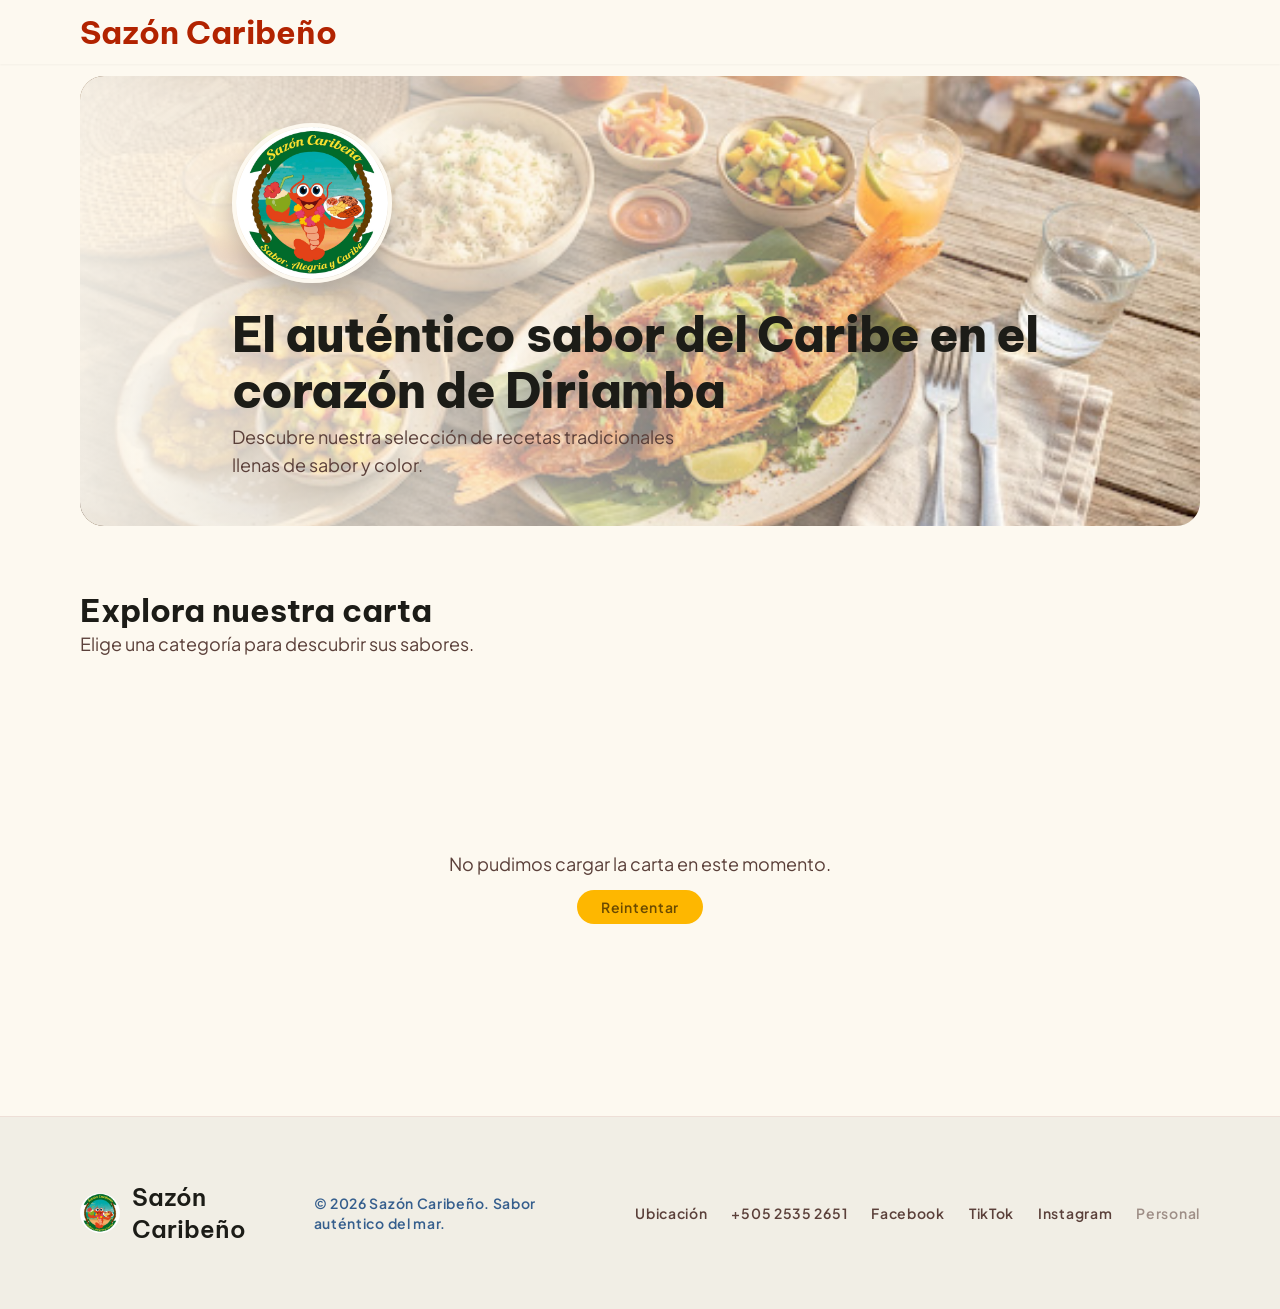
==== app/Templates/carta/index.html @ ea8615a8 "Unifica en un solo enlace el acceso al sistema y a la carta digital" ====
<!DOCTYPE html>
<html lang="es">
<head>
<meta charset="utf-8">
<meta name="viewport" content="width=device-width, initial-scale=1.0">
<script>
/* Punto de entrada único: este mismo enlace (y el mismo QR) sirve para
   clientes y personal. Si el dispositivo ya tiene sesión del sistema interno,
   se entra directo al ERP; si no, se queda en la carta digital.
   Para ver la carta desde un equipo del personal: agregar ?menu=1 */
(function () {
  try {
    var tieneSesion = !!localStorage.getItem('pos_token');
    var pideMenu = /[?&]menu=1(?:&|$)/.test(location.search);
    if (tieneSesion && !pideMenu) {
      location.replace('/Templates/index.html');
    }
  } catch (e) { /* almacenamiento bloqueado: se muestra la carta */ }
})();
</script>
<title>Sazón Caribeño - Carta Digital</title>
<meta name="description" content="Carta digital de Sazón Caribeño: mariscos frescos y recetas tradicionales en el corazón de Diriamba.">
<link rel="preconnect" href="https://fonts.googleapis.com">
<link rel="preconnect" href="https://fonts.gstatic.com" crossorigin>
<link href="https://fonts.googleapis.com/css2?family=Be+Vietnam+Pro:wght@600;700;800&amp;family=Plus+Jakarta+Sans:wght@400;600&amp;display=swap" rel="stylesheet">
<link href="https://fonts.googleapis.com/css2?family=Material+Symbols+Outlined:wght,FILL@100..700,0..1&amp;display=swap" rel="stylesheet">
<link rel="stylesheet" href="css/style.css">
</head>
<body>

<!-- ================================================================
     TOP APP BAR (fija, backdrop blur)
================================================================= -->
<header class="topbar">
  <div class="topbar-inner">
    <button class="icon-btn mobile-only" id="btn-menu" aria-label="Abrir menú">
      <span class="material-symbols-outlined">menu</span>
    </button>

    <a href="#" class="brand" id="brand-top">Sazón Caribeño</a>

    <ul class="nav-links" id="nav-links"><!-- generado por JS --></ul>

    <div class="topbar-actions">
      <button class="icon-btn mobile-only" id="btn-search" aria-label="Buscar">
        <span class="material-symbols-outlined">search</span>
      </button>
    </div>
  </div>
</header>

<main id="main">

  <!-- ============================================================
       HERO DESKTOP (>= 768px)
  ============================================================= -->
  <section class="hero hero-desktop" id="hero-desktop">
    <div class="hero-bg" id="hero-desktop-bg"></div>
    <div class="hero-shade"></div>
    <div class="hero-content">
      <img class="hero-logo" id="hero-logo" alt="Sazón Caribeño Logo">
      <h1 class="t-display-lg hero-title">El auténtico sabor del Caribe en el corazón de Diriamba</h1>
      <p class="t-body-lg hero-subtitle">Descubre nuestra selección de recetas tradicionales llenas de sabor y color.</p>
    </div>
  </section>

  <!-- ============================================================
       BIENVENIDA MÓVIL (< 768px): hero + CTA
  ============================================================= -->
  <section class="welcome mobile-only" id="welcome">
    <div class="welcome-hero">
      <div class="welcome-hero-bg" id="welcome-hero-bg"></div>
      <div class="welcome-hero-shade"></div>
      <div class="welcome-hero-content">
        <h1 class="t-display-lg welcome-title">Sazón Caribeño</h1>
        <p class="t-body-lg welcome-tagline">El auténtico sabor del Caribe en el corazón de Diriamba.</p>
      </div>
    </div>

    <a class="btn-primary btn-ver-menu" href="#cat-cards-section">
      Ver Menú
      <span class="material-symbols-outlined">arrow_downward</span>
    </a>
  </section>

  <!-- ============================================================
       TARJETAS DE CATEGORÍAS (vista principal)
  ============================================================= -->
  <section class="cat-cards-section" id="cat-cards-section">
    <div class="section-head">
      <h2 class="t-headline-lg">Explora nuestra carta</h2>
      <p class="t-body-lg section-subtitle">Elige una categoría para descubrir sus sabores.</p>
    </div>
    <div class="cat-cards-grid" id="cat-cards"><!-- generado por JS --></div>
  </section>

  <!-- ============================================================
       CHIPS DE CATEGORÍAS (sticky en móvil)
  ============================================================= -->
  <div class="chips-wrap" id="chips-wrap">
    <div class="chips hide-scrollbar" id="chips"><!-- generado por JS --></div>
  </div>

  <!-- ============================================================
       SECCIONES DEL MENÚ
  ============================================================= -->
  <section class="menu-sections" id="menu-sections">
    <div class="state-msg t-body-lg">Cargando carta…</div>
  </section>

</main>

<!-- ================================================================
     FOOTER
================================================================= -->
<footer class="footer">
  <div class="footer-inner">
    <div class="footer-brand">
      <img class="footer-logo" id="footer-logo" alt="Sazón Caribeño">
      <span class="t-headline-md">Sazón Caribeño</span>
    </div>
    <div class="footer-copy t-label">© 2026 Sazón Caribeño. Sabor auténtico del mar.</div>
    <ul class="footer-links t-label">
      <li><a href="https://maps.app.goo.gl/mZA1T29Quz9pYzXaA" id="link-ubicacion">Ubicación</a></li>
      <li><a href="tel:+50525352651" style="white-space: nowrap;">+505 2535 2651</a></li>
      <li><a href="https://www.facebook.com/profile.php?id=61585062974161" target="_blank" rel="noopener noreferrer" id="link-facebook">Facebook</a></li>
      <li><a href="https://www.tiktok.com/@sazon_caribe_diriamba" target="_blank" rel="noopener noreferrer" id="link-tiktok">TikTok</a></li>
      <li><a href="https://www.instagram.com/sazoncaribeno__?igsi=dHZiMm9ianM1ZDZz" id="link-instagram">Instagram</a></li>
      <li><a href="/Templates/index.html" id="link-personal" class="footer-staff">Personal</a></li>
    </ul>
  </div>
</footer>

<!-- ================================================================
     BOTTOM NAV (solo móvil)
================================================================= -->
<nav class="bottomnav mobile-only" aria-label="Navegación inferior">
  <button class="bn-btn active" data-nav="menu" aria-label="Menú">
    <span class="material-symbols-outlined fill">restaurant_menu</span>
  </button>
  <button class="bn-btn" data-nav="favoritos" aria-label="Populares">
    <span class="material-symbols-outlined">local_fire_department</span>
  </button>
  <button class="bn-btn" data-nav="postres" aria-label="Postres">
    <span class="material-symbols-outlined">icecream</span>
  </button>
  <button class="bn-btn" data-nav="info" aria-label="Información">
    <span class="material-symbols-outlined">info</span>
  </button>
</nav>

<!-- ================================================================
     MODAL DETALLE DE PLATILLO (bottom sheet móvil / centrado desktop)
================================================================= -->
<div class="modal-overlay" id="modal-overlay" aria-hidden="true">
  <div class="dish-modal" id="dish-modal" role="dialog" aria-modal="true" aria-label="Detalle del platillo">
    <button class="modal-close" id="modal-close" aria-label="Cerrar modal">
      <span class="material-symbols-outlined">close</span>
    </button>
    <div class="modal-media" id="modal-media"><!-- generado por JS --></div>
    <div class="modal-body" id="modal-body"><!-- generado por JS --></div>
    <div class="modal-action mobile-only">
      <button class="btn-close-detail" id="btn-close-detail">Cerrar Detalle</button>
    </div>
  </div>
</div>

<!-- ================================================================
     LIGHTBOX — Visor de imagen a pantalla completa
     (abierto desde la foto del modal de detalle del platillo)
================================================================= -->
<div class="image-lightbox hidden opacity-0 pointer-events-none select-none" id="image-lightbox" aria-hidden="true">
  <button class="lightbox-close" id="close-lightbox" type="button" aria-label="Cerrar visor">
    <span class="material-symbols-outlined">close</span>
  </button>

  <div class="lightbox-stage">
    <img id="lightbox-img" src="" alt="Vista previa del platillo" class="cursor-zoom-in" draggable="false">
  </div>

  <p class="lightbox-caption" id="lightbox-caption"></p>
</div>

<script src="js/app.js"></script>
</body>
</html>
---- app/Templates/carta/css/style.css ----
/* =========================================================================
   Sazón Caribeño — Carta Digital (Caribbean Zest)
   Fuentes de verdad: screens de Stitch (menú desktop/móvil, detalle, bienvenida)
   ========================================================================= */

:root {
  /* Superficies */
  --surface: #fdf9f0;
  --surface-bright: #fdf9f0;
  --surface-dim: #dddad1;
  --surface-container: #f1eee5;
  --surface-container-low: #f7f3ea;
  --surface-container-high: #ece8df;
  --surface-container-highest: #e6e2d9;
  --surface-variant: #e6e2d9;
  --surface-container-lowest: #ffffff;
  --inverse-surface: #31312b;
  --inverse-on-surface: #f4f0e7;
  --background: #fdf9f0;

  /* Texto */
  --on-background: #1c1c17;
  --on-surface: #1c1c17;
  --on-surface-variant: #5b403a;
  --on-primary: #ffffff;
  --on-primary-container: #fffbff;
  --on-secondary: #ffffff;
  --on-secondary-container: #6b4b00;
  --on-tertiary: #ffffff;
  --on-tertiary-container: #fdfcff;
  --on-error: #ffffff;
  --on-error-container: #93000a;

  /* Color roles */
  --primary: #b22300;
  --primary-container: #d93814;
  --secondary: #7c5800;
  --secondary-container: #feb700;
  --tertiary: #355e8d;
  --tertiary-container: #4f77a7;
  --error: #ba1a1a;
  --error-container: #ffdad6;
  --outline: #907068;
  --outline-variant: #e4beb5;
  --inverse-primary: #ffb4a3;
  --primary-fixed: #ffdad2;
  --secondary-fixed: #ffdea8;
  --secondary-fixed-dim: #ffba20;
  --tertiary-fixed: #d2e4ff;

  /* Tipografía */
  --font-display: "Be Vietnam Pro", sans-serif;
  --font-body: "Plus Jakarta Sans", sans-serif;

  /* Espaciado */
  --sp-xs: 4px;
  --sp-base: 8px;
  --sp-sm: 12px;
  --sp-gutter: 16px;
  --sp-md: 24px;
  --sp-lg: 40px;
  --sp-xl: 64px;
  --sp-mobile: 20px;
  --sp-desktop: 80px;

  --radius-lg: 0.5rem;
  --radius-xl: 0.75rem;

  --topbar-h: 64px;
}

/* =========================================================================
   Reset / base
   ========================================================================= */
* { box-sizing: border-box; margin: 0; padding: 0; }

html { scroll-behavior: smooth; }

body {
  background: var(--background);
  color: var(--on-background);
  font-family: var(--font-body);
  font-size: 16px;
  line-height: 24px;
  font-weight: 400;
  min-height: 100vh;
  display: flex;
  flex-direction: column;
  overflow-x: hidden;
}

img { display: block; max-width: 100%; }
a { color: inherit; text-decoration: none; }
ul { list-style: none; }
button { font-family: inherit; cursor: pointer; border: none; background: none; }

.mobile-only { display: none; }
.hide-scrollbar { scrollbar-width: none; -ms-overflow-style: none; }
.hide-scrollbar::-webkit-scrollbar { display: none; }

main { flex: 1 0 auto; width: 100%; max-width: 1280px; margin: 0 auto; padding: var(--topbar-h) var(--sp-desktop) 0; }

/* =========================================================================
   Tipografía
   ========================================================================= */
.t-display-lg {
  font-family: var(--font-display);
  font-size: 48px;
  line-height: 56px;
  font-weight: 800;
  letter-spacing: -0.02em;
}
.t-headline-lg { font-family: var(--font-display); font-size: 32px; line-height: 40px; font-weight: 700; }
.t-headline-lg-mobile { font-family: var(--font-display); font-size: 28px; line-height: 34px; font-weight: 700; }
.t-headline-md { font-family: var(--font-display); font-size: 24px; line-height: 32px; font-weight: 600; }
.t-body-lg { font-family: var(--font-body); font-size: 18px; line-height: 28px; font-weight: 400; }
.t-body-md { font-family: var(--font-body); font-size: 16px; line-height: 24px; font-weight: 400; }
.t-label {
  font-family: var(--font-body);
  font-size: 14px;
  line-height: 20px;
  font-weight: 600;
  letter-spacing: 0.05em;
}
.t-price { font-family: var(--font-display); font-size: 20px; line-height: 24px; font-weight: 700; }

/* =========================================================================
   Material Symbols
   ========================================================================= */
.material-symbols-outlined {
  font-family: "Material Symbols Outlined";
  font-weight: normal;
  font-style: normal;
  font-size: 24px;
  line-height: 1;
  letter-spacing: normal;
  text-transform: none;
  display: inline-block;
  white-space: nowrap;
  word-wrap: normal;
  direction: ltr;
  font-feature-settings: "liga";
  -webkit-font-smoothing: antialiased;
  font-variation-settings: "FILL" 0, "wght" 400, "GRAD" 0, "opsz" 24;
}
.material-symbols-outlined.fill { font-variation-settings: "FILL" 1, "wght" 400, "GRAD" 0, "opsz" 24; }
.ms-16 { font-size: 16px; }
.ms-18 { font-size: 18px; }
.ms-40 { font-size: 40px; }
.ms-48 { font-size: 48px; }
.icon-primary { color: var(--primary); }
.icon-tertiary { color: var(--tertiary); }

/* =========================================================================
   Top bar
   ========================================================================= */
.topbar {
  position: fixed;
  top: 0; left: 0; right: 0;
  z-index: 50;
  background: rgba(253, 249, 240, 0.8);
  -webkit-backdrop-filter: blur(20px);
  backdrop-filter: blur(20px);
  box-shadow: 0 1px 2px rgba(0, 0, 0, 0.04);
}
.topbar-inner {
  display: flex;
  align-items: center;
  justify-content: space-between;
  gap: var(--sp-md);
  width: 100%;
  max-width: 1280px;
  margin: 0 auto;
  padding: 0 var(--sp-desktop);
  height: var(--topbar-h);
}
.brand {
  font-family: var(--font-display);
  font-size: 32px;
  line-height: 40px;
  font-weight: 700;
  color: var(--primary);
  white-space: nowrap;
}
.nav-links { display: flex; align-items: center; gap: var(--sp-md); }
.nav-link {
  font-family: var(--font-body);
  font-size: 16px;
  line-height: 24px;
  color: var(--on-surface-variant);
  transition: color 0.2s ease;
  padding-bottom: 4px;
  border-bottom: 2px solid transparent;
}
.nav-link:hover { color: var(--primary); opacity: 0.85; }
.nav-link.active { color: var(--primary); font-weight: 700; border-bottom-color: var(--primary); }
.icon-btn {
  color: var(--on-surface-variant);
  padding: var(--sp-base);
  border-radius: 50%;
  transition: opacity 0.2s ease;
}
.icon-btn:hover { opacity: 0.8; }

/* =========================================================================
   Hero desktop
   ========================================================================= */
.hero { display: none; }

.hero-desktop {
  position: relative;
  width: 100%;
  height: 50vh;
  min-height: 400px;
  display: flex;
  align-items: center;
  justify-content: flex-start;
  overflow: hidden;
  border-radius: 24px;
  background: var(--surface-container);
  margin: var(--sp-sm) 0 var(--sp-xl);
}
.hero-bg {
  position: absolute;
  inset: 0;
  background-size: cover;
  background-position: center;
}
.hero-shade {
  position: absolute;
  inset: 0;
  background: linear-gradient(90deg, rgba(253, 249, 240, 0.92) 0%, rgba(253, 249, 240, 0.55) 50%, rgba(253, 249, 240, 0) 100%);
}
.hero-content {
  position: relative;
  z-index: 2;
  display: flex;
  flex-direction: column;
  align-items: flex-start;
  text-align: left;
  width: 100%;
  max-width: 896px;
  padding: 0 var(--sp-lg);
  margin: 0 auto;
}
.hero-logo {
  width: 160px;
  height: 160px;
  border-radius: 50%;
  object-fit: cover;
  border: 4px solid var(--surface);
  box-shadow: 0 12px 24px rgba(0, 0, 0, 0.2);
  margin-bottom: var(--sp-md);
}
.hero-title { color: var(--on-surface); max-width: 40ch; margin-bottom: var(--sp-xs); }
.hero-subtitle { color: var(--on-surface-variant); max-width: 36ch; }

/* =========================================================================
   Bienvenida móvil
   ========================================================================= */
.welcome { display: none; }

.welcome-hero {
  position: relative;
  height: 353px;
  min-height: 300px;
  width: 100%;
  display: flex;
  flex-direction: column;
  align-items: center;
  justify-content: center;
  padding-top: var(--topbar-h);
  clip-path: polygon(0 0, 100% 0, 100% 90%, 0 100%);
}
.welcome-hero-bg {
  position: absolute;
  inset: 0;
  background-size: cover;
  background-position: center;
}
.welcome-hero-shade {
  position: absolute;
  inset: 0;
  background: rgba(253, 249, 240, 0.3);
  -webkit-backdrop-filter: blur(2px);
  backdrop-filter: blur(2px);
}
.welcome-hero-content {
  position: relative;
  z-index: 2;
  display: flex;
  flex-direction: column;
  align-items: center;
  text-align: center;
  padding: 0 var(--sp-mobile);
}
.welcome-title {
  color: var(--surface-container-lowest);
  text-shadow: 0 2px 8px rgba(0, 0, 0, 0.3);
  margin-bottom: var(--sp-xs);
}
.welcome-tagline { color: var(--surface-container-lowest); text-shadow: 0 1px 6px rgba(0, 0, 0, 0.35); max-width: 24rem; }

.btn-primary {
  display: inline-flex;
  align-items: center;
  justify-content: center;
  gap: var(--sp-base);
  background: var(--primary);
  color: var(--on-primary);
  font-family: var(--font-body);
  font-size: 14px;
  line-height: 20px;
  font-weight: 600;
  letter-spacing: 0.05em;
  padding: var(--sp-md) var(--sp-xl);
  border-radius: 9999px;
  box-shadow: 0 8px 16px rgba(217, 56, 20, 0.2);
  transition: background 0.3s ease, transform 0.3s ease, box-shadow 0.3s ease;
}
.btn-primary:hover { background: var(--primary-container); color: var(--on-primary-container); transform: scale(1.05); }
.btn-primary:active { transform: scale(0.95); }

.btn-ver-menu {
  margin-top: -32px;
  margin-bottom: var(--sp-lg);
  position: relative;
  z-index: 20;
}

/* =========================================================================
   Tarjetas de categorías (vista principal)
   ========================================================================= */
.cat-cards-section { margin-bottom: var(--sp-xl); }
.cat-cards-grid {
  display: grid;
  grid-template-columns: repeat(auto-fill, minmax(280px, 1fr));
  gap: var(--sp-md);
}
.cat-card {
  position: relative;
  height: 220px;
  border-radius: var(--radius-xl);
  overflow: hidden;
  cursor: pointer;
  box-shadow: 0 6px 20px rgba(53, 94, 141, 0.12);
  outline: none;
  transition: transform 0.3s ease, box-shadow 0.3s ease;
}
.cat-card:hover { transform: translateY(-4px); box-shadow: 0 12px 28px rgba(53, 94, 141, 0.18); }
.cat-card:focus-visible { box-shadow: 0 0 0 3px var(--tertiary); }
.cat-card > img {
  position: absolute;
  inset: 0;
  width: 100%;
  height: 100%;
  object-fit: cover;
  transition: transform 0.5s ease;
}
.cat-card:hover > img { transform: scale(1.06); }
.cat-card-shade {
  position: absolute;
  inset: 0;
  background: linear-gradient(to top, rgba(28, 28, 23, 0.85) 0%, rgba(28, 28, 23, 0.35) 55%, rgba(28, 28, 23, 0.05) 100%);
}
.cat-card-arrow {
  position: absolute;
  top: var(--sp-md);
  right: var(--sp-md);
  z-index: 2;
  color: var(--surface-container-lowest);
  background: rgba(28, 28, 23, 0.35);
  -webkit-backdrop-filter: blur(6px);
  backdrop-filter: blur(6px);
  border-radius: 50%;
  padding: var(--sp-xs);
  transition: transform 0.3s ease, background 0.3s ease;
}
.cat-card:hover .cat-card-arrow { transform: translateX(4px); background: rgba(178, 35, 0, 0.85); }
.cat-card-content {
  position: absolute;
  left: 0;
  right: 0;
  bottom: 0;
  z-index: 2;
  padding: var(--sp-md);
  color: var(--surface-container-lowest);
}
.cat-card-content h3 { color: inherit; margin-bottom: 2px; text-shadow: 0 1px 4px rgba(0, 0, 0, 0.35); }
.cat-card-content p {
  color: rgba(253, 249, 240, 0.85);
  display: -webkit-box;
  -webkit-line-clamp: 1;
  -webkit-box-orient: vertical;
  overflow: hidden;
}
.cat-card-count {
  display: inline-flex;
  align-items: center;
  padding: 2px var(--sp-sm);
  margin-bottom: var(--sp-xs);
  border-radius: 9999px;
  background: rgba(254, 183, 0, 0.92);
  color: var(--on-secondary-container);
  font-size: 12px;
  line-height: 18px;
}

/* =========================================================================
   Chips de categorías
   ========================================================================= */
.chips-wrap {
  width: 100%;
  margin-bottom: var(--sp-lg);
}
.chips {
  display: flex;
  gap: var(--sp-sm);
  align-items: center;
  overflow-x: auto;
}
.chip {
  white-space: nowrap;
  padding: var(--sp-base) var(--sp-md);
  border-radius: 9999px;
  background: var(--surface-container-high);
  color: var(--on-surface);
  border: 1px solid rgba(144, 112, 104, 0.2);
  font-family: var(--font-body);
  font-size: 14px;
  line-height: 20px;
  font-weight: 600;
  letter-spacing: 0.05em;
  transition: background 0.2s ease, color 0.2s ease, opacity 0.2s ease;
}
.chip:hover { background: var(--surface-variant); }
.chip.active { background: var(--secondary); color: var(--on-secondary); }

/* =========================================================================
   Skeleton shimmer (placeholder mientras carga la imagen)
   ========================================================================= */
.card-media,
.cat-card,
.modal-media {
  background-color: var(--surface-container-high);
}
.card-media:not(.img-loaded),
.cat-card:not(.img-loaded),
.modal-media:not(.img-loaded) {
  background-image: linear-gradient(
    100deg,
    var(--surface-container-high) 40%,
    var(--surface-container-lowest) 50%,
    var(--surface-container-high) 60%
  );
  background-size: 200% 100%;
  animation: skeleton-shimmer 1.4s ease-in-out infinite;
}
@keyframes skeleton-shimmer {
  0% { background-position: 120% 0; }
  100% { background-position: -80% 0; }
}
@media (prefers-reduced-motion: reduce) {
  .card-media:not(.img-loaded),
  .cat-card:not(.img-loaded),
  .modal-media:not(.img-loaded) { animation: none; }
}

/* =========================================================================
   Secciones del menú
   ========================================================================= */
.menu-sections { margin-bottom: var(--sp-xl); }
.menu-section { margin-bottom: var(--sp-xl); scroll-margin-top: 140px; }
.section-head { margin-bottom: var(--sp-md); }
.section-subtitle { color: var(--on-surface-variant); }

.cards-grid {
  display: grid;
  grid-template-columns: repeat(auto-fill, minmax(290px, 1fr));
  gap: var(--sp-lg);
}

.card {
  display: flex;
  flex-direction: column;
  background: var(--surface);
  border-radius: var(--radius-xl);
  overflow: hidden;
  border: 1px solid rgba(228, 190, 181, 0.3);
  box-shadow: 0 4px 20px -4px rgba(53, 94, 141, 0.1);
  cursor: pointer;
  transition: transform 0.3s ease, box-shadow 0.3s ease;
  outline: none;
}
.card:hover {
  transform: translateY(-4px);
  box-shadow: 0 8px 30px -4px rgba(53, 94, 141, 0.15);
}
.card:focus-visible { box-shadow: 0 0 0 3px var(--tertiary); }

.card-media { position: relative; height: 224px; width: 100%; overflow: hidden; background: var(--surface-container); }
.card-media img { width: 100%; height: 100%; object-fit: cover; transition: transform 0.5s ease; }
.card:hover .card-media img { transform: scale(1.05); }

.badge {
  position: absolute;
  top: var(--sp-sm);
  right: var(--sp-sm);
  display: inline-flex;
  align-items: center;
  gap: var(--sp-xs);
  padding: 4px var(--sp-sm);
  border-radius: 9999px;
  font-family: var(--font-body);
  font-size: 14px;
  line-height: 20px;
  font-weight: 600;
  letter-spacing: 0.05em;
  background: rgba(253, 249, 240, 0.9);
  -webkit-backdrop-filter: blur(8px);
  backdrop-filter: blur(8px);
  border: 1px solid rgba(144, 112, 104, 0.1);
}
.badge-fresco { color: var(--tertiary); }
.badge-fresco .material-symbols-outlined { color: var(--tertiary); }
.badge-avail { display: none; color: var(--tertiary); }
.badge-avail.off { background: var(--error-container); color: var(--on-error-container); border-color: transparent; }

.agotado-overlay {
  position: absolute;
  inset: 0;
  background: rgba(253, 249, 240, 0.4);
  display: none;
  align-items: center;
  justify-content: center;
}
.agotado-overlay span {
  background: rgba(253, 249, 240, 0.9);
  color: var(--error);
  font-family: var(--font-body);
  font-size: 14px;
  line-height: 20px;
  font-weight: 600;
  letter-spacing: 0.05em;
  text-transform: uppercase;
  padding: var(--sp-base) var(--sp-md);
  border-radius: 9999px;
  border: 1px solid rgba(186, 26, 26, 0.2);
}
.card-off .card-media img { filter: grayscale(30%); }
.card-off { opacity: 0.75; }
.card-off:hover { transform: none; }
.card-off .card-media img { transform: none; }
.card-off .agotado-overlay { display: flex; }

.card-body { padding: var(--sp-md); display: flex; flex-direction: column; flex-grow: 1; }
.card-head { display: flex; justify-content: space-between; align-items: flex-start; gap: var(--sp-sm); margin-bottom: var(--sp-xs); }
.card-title { color: var(--on-surface); transition: color 0.2s ease; }
.card:hover .card-title { color: var(--primary); }
.card-price { color: var(--primary); white-space: nowrap; }
.card-price.muted { color: var(--on-surface-variant); }
.card-desc { color: var(--on-surface-variant); flex-grow: 1; display: -webkit-box; -webkit-line-clamp: 2; -webkit-box-orient: vertical; overflow: hidden; }
.card-avail { margin-top: var(--sp-sm); display: flex; align-items: center; gap: var(--sp-xs); color: var(--secondary); font-family: var(--font-body); font-size: 14px; line-height: 20px; font-weight: 600; letter-spacing: 0.05em; }
.card-avail .dot { width: 8px; height: 8px; border-radius: 50%; background: var(--secondary); }
.card-avail.off { color: var(--error); }
.card-avail.off .dot { background: var(--error); }

/* =========================================================================
   Estados (cargando / error / vacío)
   ========================================================================= */
.state-msg {
  text-align: center;
  color: var(--on-surface-variant);
  padding: var(--sp-xl) var(--sp-md);
}
.state-msg button {
  display: inline-block;
  margin-top: var(--sp-sm);
  background: var(--secondary-container);
  color: var(--on-secondary-container);
  padding: var(--sp-base) var(--sp-md);
  border-radius: 9999px;
  font-family: var(--font-body);
  font-size: 14px;
  font-weight: 600;
  letter-spacing: 0.05em;
}

/* =========================================================================
   Footer
   ========================================================================= */
.footer {
  background: var(--surface-container);
  border-top: 1px solid rgba(228, 190, 181, 0.3);
  margin-top: var(--sp-xl);
}
.footer-inner {
  display: flex;
  flex-direction: row;
  align-items: center;
  justify-content: space-between;
  gap: var(--sp-lg);
  width: 100%;
  max-width: 1280px;
  margin: 0 auto;
  padding: var(--sp-xl) var(--sp-desktop);
}
.footer-brand { display: flex; align-items: center; gap: var(--sp-sm); color: var(--on-surface); }
.footer-logo { width: 40px; height: 40px; border-radius: 50%; object-fit: cover; }
.footer-copy { color: var(--tertiary); }
.footer-links { display: flex; gap: var(--sp-md); color: var(--on-surface-variant); }
.footer-links a { transition: color 0.2s ease; }
.footer-links a:hover { color: var(--primary); opacity: 0.85; }
.footer-staff { opacity: 0.55; }
.footer-staff:hover { opacity: 1; }

/* =========================================================================
   Bottom nav (móvil)
   ========================================================================= */
.bottomnav {
  display: none;
  position: fixed;
  bottom: 0;
  left: 0;
  width: 100%;
  z-index: 50;
  background: var(--surface);
  border-radius: 24px 24px 0 0;
  box-shadow: 0 -4px 12px rgba(53, 94, 141, 0.1);
  justify-content: space-around;
  align-items: center;
  padding: 12px 16px calc(12px + env(safe-area-inset-bottom, 0px));
}
.bn-btn {
  display: flex;
  align-items: center;
  justify-content: center;
  width: 48px;
  height: 48px;
  border-radius: 50%;
  color: var(--on-surface-variant);
  transition: background 0.15s ease, color 0.15s ease, transform 0.15s ease;
}
.bn-btn:active { transform: scale(0.9); }
.bn-btn.active { background: var(--secondary-container); color: var(--on-secondary-container); }

/* =========================================================================
   Modal detalle
   ========================================================================= */
.modal-overlay {
  position: fixed;
  inset: 0;
  z-index: 90;
  background: rgba(49, 49, 43, 0.6);
  -webkit-backdrop-filter: blur(4px);
  backdrop-filter: blur(4px);
  display: flex;
  align-items: center;
  justify-content: center;
  padding: var(--sp-mobile);
  overflow-y: auto;
  opacity: 0;
  pointer-events: none;
  transition: opacity 0.25s ease;
}
.modal-overlay.open { opacity: 1; pointer-events: auto; }

.dish-modal {
  position: relative;
  background: var(--surface);
  border-radius: var(--radius-xl);
  box-shadow: 0 20px 50px rgba(0, 0, 0, 0.3);
  width: 100%;
  max-width: 1024px;
  display: flex;
  flex-direction: row;
  overflow: hidden;
  max-height: 90vh;
}
.modal-close {
  position: absolute;
  top: var(--sp-sm);
  right: var(--sp-sm);
  z-index: 20;
  background: rgba(253, 249, 240, 0.8);
  -webkit-backdrop-filter: blur(12px);
  backdrop-filter: blur(12px);
  color: var(--on-surface);
  padding: var(--sp-xs);
  border-radius: 50%;
  box-shadow: 0 2px 8px rgba(0, 0, 0, 0.15);
  transition: background 0.2s ease, color 0.2s ease;
}
.modal-close:hover { background: var(--surface); color: var(--primary); }

.modal-media {
  position: relative;
  width: 50%;
  min-height: 420px;
  background: var(--surface-container);
  overflow: hidden;
}
.modal-media img { width: 100%; height: 100%; object-fit: cover; position: absolute; inset: 0; }
.modal-img-badges {
  position: absolute;
  bottom: var(--sp-md);
  left: var(--sp-md);
  display: flex;
  gap: var(--sp-base);
  z-index: 5;
}
.badge-img {
  display: inline-flex;
  align-items: center;
  gap: var(--sp-xs);
  background: rgba(253, 249, 240, 0.9);
  -webkit-backdrop-filter: blur(4px);
  backdrop-filter: blur(4px);
  padding: var(--sp-xs) var(--sp-sm);
  border-radius: 9999px;
  font-family: var(--font-body);
  font-size: 14px;
  line-height: 20px;
  font-weight: 600;
  letter-spacing: 0.05em;
  box-shadow: 0 2px 8px rgba(0, 0, 0, 0.12);
}
.badge-img:first-child { color: var(--tertiary); }
.badge-img:nth-child(2) { color: var(--on-surface); }

.modal-body {
  width: 50%;
  padding: var(--sp-md) var(--sp-lg);
  display: flex;
  flex-direction: column;
  overflow-y: auto;
}
.modal-title-row { display: flex; justify-content: space-between; align-items: flex-start; gap: var(--sp-sm); margin-bottom: var(--sp-xs); }
.modal-title-row h2 { color: var(--on-surface); }
.price-badge {
  font-family: var(--font-display);
  font-size: 20px;
  line-height: 24px;
  font-weight: 700;
  color: var(--primary);
  background: rgba(217, 56, 20, 0.1);
  padding: var(--sp-xs) var(--sp-sm);
  border-radius: var(--radius-lg);
  white-space: nowrap;
}.modal-meta {
  display: flex;
  align-items: center;
  gap: var(--sp-md);
  color: var(--on-surface-variant);
  font-family: var(--font-body);
  font-size: 14px;
  line-height: 20px;
  font-weight: 600;
  letter-spacing: 0.05em;
  margin-top: var(--sp-sm);
  padding-bottom: var(--sp-md);
  border-bottom: 1px solid rgba(228, 190, 181, 0.3);
}
.modal-meta .meta-pill { display: inline-flex; align-items: center; gap: var(--sp-xs); }
.modal-meta .meta-pill:first-child .material-symbols-outlined { color: var(--secondary-container); }
.modal-meta .meta-pill:nth-child(2) .material-symbols-outlined { color: var(--tertiary); }
.modal-meta .meta-pill .txt { color: var(--on-surface); }
.modal-meta .meta-pill.meta-off .material-symbols-outlined,
.modal-meta .meta-pill.meta-off .txt { color: var(--error); }

.modal-desc { margin: var(--sp-md) 0 0; }
.desc-label {
  color: var(--on-surface);
  text-transform: uppercase;
  letter-spacing: 0.1em;
  margin-bottom: var(--sp-xs);
}
.modal-desc p { color: var(--on-surface-variant); line-height: 1.7; }

.modal-flags { display: none; }
.modal-action { display: none; }

/* =========================================================================
   Responsive: móvil
   ========================================================================= */
@media (max-width: 767.98px) {
  .mobile-only { display: block; }
  .desktop-only { display: none; }

  main {
    padding: 0;
    padding-bottom: 96px;
  }

  /* Top bar */
  .topbar-inner { padding: 0 var(--sp-mobile); }
  .brand { font-family: var(--font-display); font-size: 24px; line-height: 28px; font-weight: 800; letter-spacing: -0.02em; }
  .topbar-actions { display: flex; gap: var(--sp-xs); }
  .nav-links { display: none; }

  /* Héroes */
  .hero { display: none; }
  .welcome { display: block; }

  /* Tarjetas de categorías */
  .cat-cards-section { padding: 0 var(--sp-mobile); }
  .cat-cards-grid { grid-template-columns: 1fr; gap: var(--sp-sm); }
  .cat-card { height: 180px; }

  .chips-wrap {
    position: sticky;
    top: var(--topbar-h);
    z-index: 40;
    background: rgba(253, 249, 240, 0.9);
    -webkit-backdrop-filter: blur(12px);
    backdrop-filter: blur(12px);
    padding: var(--sp-sm) 0;
    margin-bottom: var(--sp-md);
    border-bottom: 1px solid rgba(230, 226, 217, 0.5);
    box-shadow: 0 2px 8px rgba(0, 0, 0, 0.02);
  }
  .chips { padding: 0 var(--sp-mobile); }
  .chip.active { background: var(--secondary-container); color: var(--tertiary); }

  /* Menu */
  .menu-sections { padding: 0 var(--sp-mobile); margin-bottom: var(--sp-lg); }
  .menu-section { margin-bottom: var(--sp-lg); }
  .cards-grid { grid-template-columns: 1fr; gap: var(--sp-lg); }
  .card-media { height: 224px; }
  .badge-fresco { display: none; }
  .badge-avail { display: inline-flex; }
  .card-avail { display: none; }
  .card-off .agotado-overlay { display: none; }

  /* Footer */
  .footer-inner {
    flex-direction: column;
    align-items: center;
    text-align: center;
    gap: var(--sp-base);
    padding: var(--sp-lg) var(--sp-mobile);
  }
  .footer-copy { text-align: center; }
  .footer-links { flex-wrap: wrap; justify-content: center; gap: var(--sp-gutter); }

  /* Bottom nav */
  .bottomnav { display: flex; }

  /* Modal: bottom sheet */
  .modal-overlay { align-items: flex-end; padding: 0; }
  .dish-modal {
    flex-direction: column;
    width: 100%;
    max-width: 100%;
    border-radius: 24px 24px 0 0;
    max-height: 85dvh;
    animation: sheet-up 0.3s cubic-bezier(0.16, 1, 0.3, 1) forwards;
  }
  @keyframes sheet-up {
    from { transform: translateY(100%); }
    to { transform: translateY(0); }
  }
  .modal-media {
    width: 100%;
    height: 256px;
    min-height: 0;
    flex-shrink: 0;
  }
  .modal-media::after {
    content: "";
    position: absolute;
    inset: 0;
    background: linear-gradient(to top, var(--surface), transparent 55%);
    z-index: 3;
    pointer-events: none;
  }
  .modal-media img { position: absolute; }
  .modal-img-badges { display: none; }
  .modal-close { top: 16px; right: 16px; }
  .modal-body {
    width: 100%;
    padding: var(--sp-mobile);
    flex: 1 1 auto;
    min-height: 0;
  }
  .modal-title-row h2 { font-size: 28px; line-height: 34px; }
  .modal-meta {
    flex-wrap: wrap;
    gap: var(--sp-base);
    border-bottom: none;
    padding-bottom: var(--sp-sm);
    margin-top: var(--sp-sm);
  }
  .modal-meta .meta-pill {
    padding: 6px 12px;
    border-radius: 9999px;
    background: var(--surface-container-high);
    color: var(--on-surface-variant);
  }
  .modal-meta .meta-pill:first-child {
    background: rgba(254, 183, 0, 0.2);
    border: 1px solid rgba(254, 183, 0, 0.3);
  }
  .modal-meta .meta-pill:first-child .material-symbols-outlined { color: var(--secondary); }
  .modal-desc { margin-top: var(--sp-sm); }
  .modal-desc p { font-size: 18px; line-height: 28px; }
  .modal-flags {
    display: flex;
    gap: var(--sp-gutter);
    margin-top: var(--sp-md);
    padding-top: var(--sp-md);
    border-top: 1px solid var(--surface-variant);
  }
  .flag { display: flex; flex-direction: column; align-items: center; gap: 4px; }
  .flag-icon {
    width: 40px;
    height: 40px;
    border-radius: 50%;
    display: flex;
    align-items: center;
    justify-content: center;
  }
  .flag-icon.tertiary { background: rgba(53, 94, 141, 0.1); color: var(--tertiary); }
  .flag-icon.primary { background: rgba(178, 35, 0, 0.1); color: var(--primary); }
  .flag span {
    font-family: var(--font-body);
    font-size: 11px;
    font-weight: 600;
    letter-spacing: 0.1em;
    text-transform: uppercase;
  }
  .flag .flag-txt-tertiary { color: var(--tertiary); }
  .flag .flag-txt-primary { color: var(--primary); }
  .modal-action {
    display: block;
    padding: var(--sp-mobile) var(--sp-mobile) max(var(--sp-mobile), env(safe-area-inset-bottom, 0px));
    background: var(--surface);
    border-top: 1px solid var(--surface-variant);
    flex-shrink: 0;
  }
  .btn-close-detail {
    width: 100%;
    padding: 16px 24px;
    background: var(--surface-container-high);
    color: var(--on-surface);
    border-radius: var(--radius-xl);
    font-family: var(--font-body);
    font-size: 14px;
    line-height: 20px;
    font-weight: 600;
    letter-spacing: 0.05em;
    transition: background 0.2s ease;
  }
  .btn-close-detail:hover { background: var(--surface-variant); }
}

/* =========================================================================
   Blur de fondo cuando el modal está abierto
   ========================================================================= */
body.modal-open { overflow: hidden; }
body.modal-open header.topbar,
body.modal-open footer.footer,
body.modal-open .bottomnav {
  -webkit-filter: blur(4px);
  filter: blur(4px);
  opacity: 0.5;
  transition: filter 0.3s ease, opacity 0.3s ease;
}
body.modal-open main {
  -webkit-filter: blur(4px);
  filter: blur(4px);
  opacity: 0.5;
  transition: filter 0.3s ease, opacity 0.3s ease;
}

/* =========================================================================
   Lightbox — Visor de imagen a pantalla completa
   (utilidades mínimas toggleadas por la lógica JS + estilos del visor)
   ========================================================================= */
.hidden { display: none !important; }
.opacity-0 { opacity: 0; }
.opacity-100 { opacity: 1; }
.pointer-events-none { pointer-events: none; }
.pointer-events-auto { pointer-events: auto; }
.scale-150 { transform: scale(1.5); }
.cursor-zoom-in { cursor: zoom-in; }
.cursor-zoom-out { cursor: zoom-out; }
.user-select-none, .select-none { user-select: none; }

.image-lightbox {
  position: fixed;
  inset: 0;
  z-index: 100;
  background: rgba(4, 8, 12, 0.92);
  -webkit-backdrop-filter: blur(14px);
  backdrop-filter: blur(14px);
  display: flex;
  flex-direction: column;
  align-items: center;
  justify-content: center;
  padding: var(--sp-mobile);
  overflow-y: auto;
  transition: opacity 0.3s ease;
}

.lightbox-close {
  position: absolute;
  top: var(--sp-sm);
  right: var(--sp-sm);
  z-index: 30;
  display: grid;
  place-items: center;
  width: 44px;
  height: 44px;
  border-radius: 50%;
  background: rgba(255, 255, 255, 0.16);
  color: #fff;
  -webkit-backdrop-filter: blur(12px);
  backdrop-filter: blur(12px);
  box-shadow: 0 4px 16px rgba(0, 0, 0, 0.35);
  transition: background 0.2s ease, transform 0.2s ease;
}
.lightbox-close:hover { background: rgba(255, 255, 255, 0.3); transform: scale(1.06); }
.lightbox-close .material-symbols-outlined { font-size: 24px; }

.lightbox-stage {
  position: relative;
  display: flex;
  justify-content: center;
  align-items: center;
  max-width: 100%;
  max-height: 85vh;
}

#lightbox-img {
  max-width: 100%;
  max-height: 85vh;
  object-fit: contain;
  border-radius: var(--radius-xl);
  box-shadow: 0 24px 60px rgba(0, 0, 0, 0.6);
  transition: transform 0.3s ease;
}

.lightbox-caption {
  max-width: min(720px, 100%);
  margin-top: var(--sp-md);
  color: #fff;
  text-align: center;
  opacity: 0.92;
  font-family: var(--font-headline);
  font-size: 16px;
  line-height: 22px;
  font-weight: 700;
}

/* Trigger dentro de .modal-media (envuelve la imagen del detalle) */
#btn-open-lightbox {
  position: absolute;
  inset: 0;
  z-index: 2;
  cursor: pointer;
}
#btn-open-lightbox img {
  transition: transform 0.3s ease;
}
#btn-open-lightbox:hover img { transform: scale(1.05); }

.modal-zoom-hint {
  position: absolute;
  inset: 0;
  z-index: 4;
  display: flex;
  align-items: center;
  justify-content: center;
  background: rgba(0, 0, 0, 0.2);
  opacity: 0;
  transition: opacity 0.3s ease;
  pointer-events: none;
}
.modal-zoom-hint span {
  display: inline-flex;
  align-items: center;
  gap: 6px;
  background: rgba(0, 0, 0, 0.6);
  color: #fff;
  font-family: var(--font-body);
  font-size: 12px;
  line-height: 16px;
  font-weight: 600;
  letter-spacing: 0.05em;
  padding: 6px 12px;
  border-radius: 9999px;
  -webkit-backdrop-filter: blur(8px);
  backdrop-filter: blur(8px);
}
#btn-open-lightbox:hover .modal-zoom-hint,
#btn-open-lightbox:focus-visible .modal-zoom-hint { opacity: 1; }
#btn-open-lightbox:focus-visible { outline: 2px solid var(--primary); outline-offset: 2px; }

@media (max-width: 767px) {
  #lightbox-img { max-height: 72vh; border-radius: var(--radius-lg); }
  .lightbox-caption { font-size: 15px; line-height: 21px; margin-top: var(--sp-base); }
  .lightbox-close { top: 16px; right: 16px; width: 40px; height: 40px; }
}
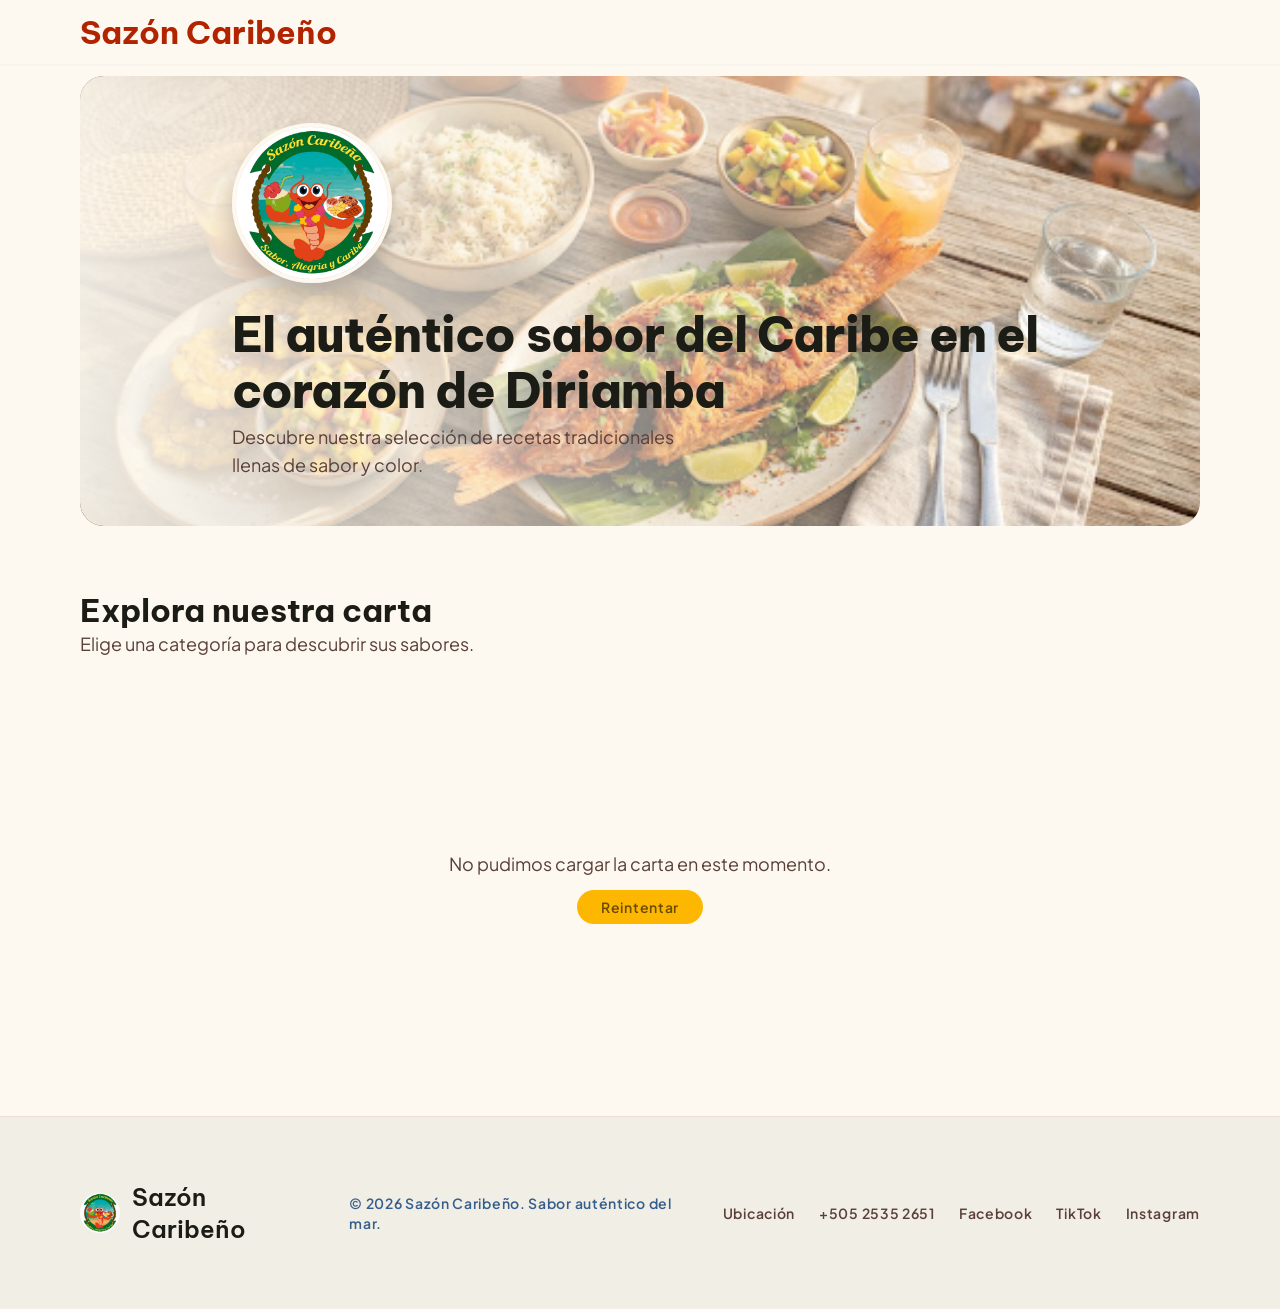
==== commit 2bd04108: "Sirve el sistema interno desde la raiz y quita rutas relativas del ERP" ====
--- a/app/Templates/carta/index.html
+++ b/app/Templates/carta/index.html
@@ -3,21 +3,6 @@
 <head>
 <meta charset="utf-8">
 <meta name="viewport" content="width=device-width, initial-scale=1.0">
-<script>
-/* Punto de entrada único: este mismo enlace (y el mismo QR) sirve para
-   clientes y personal. Si el dispositivo ya tiene sesión del sistema interno,
-   se entra directo al ERP; si no, se queda en la carta digital.
-   Para ver la carta desde un equipo del personal: agregar ?menu=1 */
-(function () {
-  try {
-    var tieneSesion = !!localStorage.getItem('pos_token');
-    var pideMenu = /[?&]menu=1(?:&|$)/.test(location.search);
-    if (tieneSesion && !pideMenu) {
-      location.replace('/Templates/index.html');
-    }
-  } catch (e) { /* almacenamiento bloqueado: se muestra la carta */ }
-})();
-</script>
 <title>Sazón Caribeño - Carta Digital</title>
 <meta name="description" content="Carta digital de Sazón Caribeño: mariscos frescos y recetas tradicionales en el corazón de Diriamba.">
 <link rel="preconnect" href="https://fonts.googleapis.com">
@@ -126,7 +111,6 @@
       <li><a href="https://www.facebook.com/profile.php?id=61585062974161" target="_blank" rel="noopener noreferrer" id="link-facebook">Facebook</a></li>
       <li><a href="https://www.tiktok.com/@sazon_caribe_diriamba" target="_blank" rel="noopener noreferrer" id="link-tiktok">TikTok</a></li>
       <li><a href="https://www.instagram.com/sazoncaribeno__?igsi=dHZiMm9ianM1ZDZz" id="link-instagram">Instagram</a></li>
-      <li><a href="/Templates/index.html" id="link-personal" class="footer-staff">Personal</a></li>
     </ul>
   </div>
 </footer>
--- a/app/Templates/carta/css/style.css
+++ b/app/Templates/carta/css/style.css
@@ -611,8 +611,6 @@
 .footer-links { display: flex; gap: var(--sp-md); color: var(--on-surface-variant); }
 .footer-links a { transition: color 0.2s ease; }
 .footer-links a:hover { color: var(--primary); opacity: 0.85; }
-.footer-staff { opacity: 0.55; }
-.footer-staff:hover { opacity: 1; }
 
 /* =========================================================================
    Bottom nav (móvil)
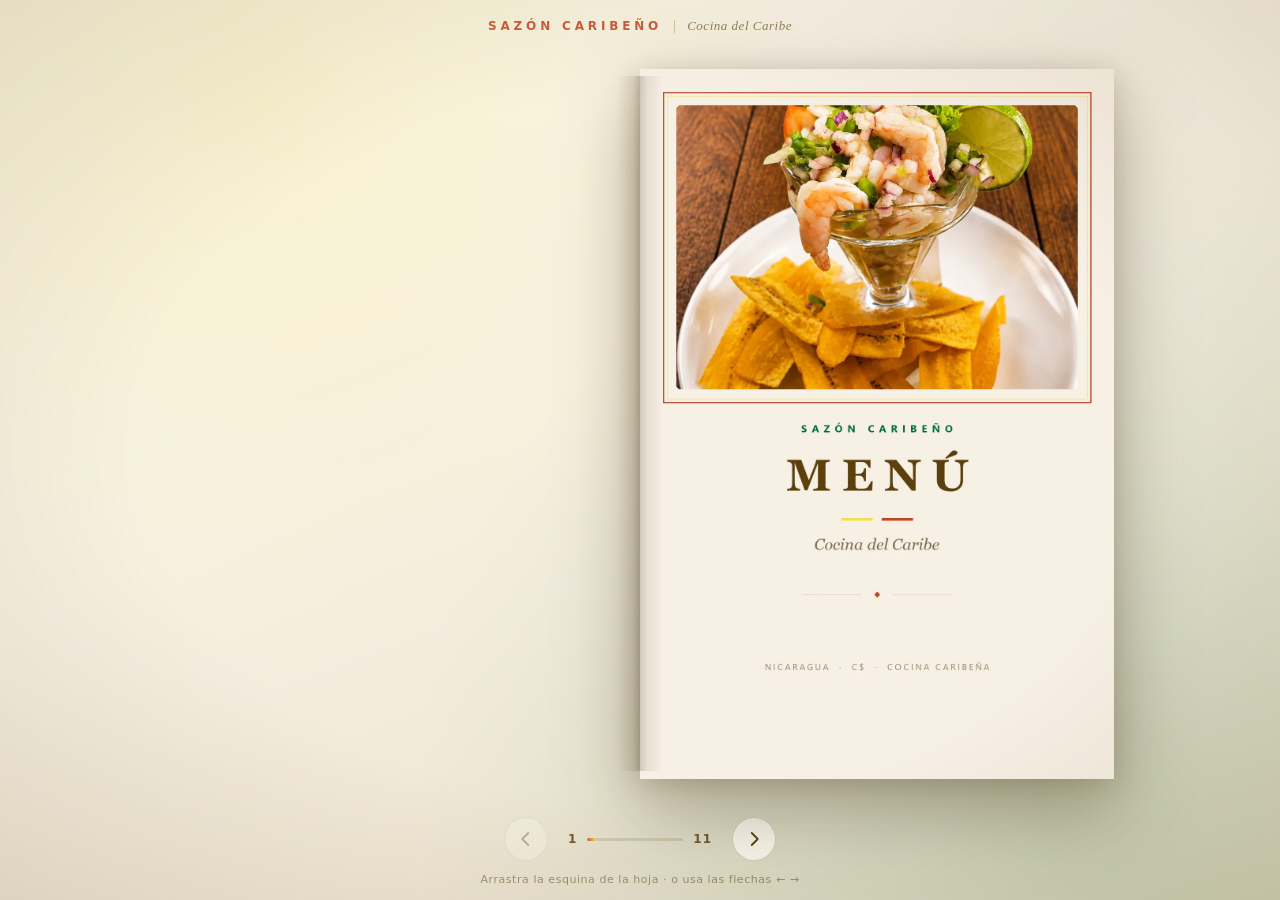
==== commit 9cb99413: "Convierte la carta digital en el libro de paginas del prototipo" ====
--- a/app/Templates/carta/index.html
+++ b/app/Templates/carta/index.html
@@ -1,170 +1,52 @@
 <!DOCTYPE html>
 <html lang="es">
 <head>
-<meta charset="utf-8">
-<meta name="viewport" content="width=device-width, initial-scale=1.0">
-<title>Sazón Caribeño - Carta Digital</title>
-<meta name="description" content="Carta digital de Sazón Caribeño: mariscos frescos y recetas tradicionales en el corazón de Diriamba.">
-<link rel="preconnect" href="https://fonts.googleapis.com">
-<link rel="preconnect" href="https://fonts.gstatic.com" crossorigin>
-<link href="https://fonts.googleapis.com/css2?family=Be+Vietnam+Pro:wght@600;700;800&amp;family=Plus+Jakarta+Sans:wght@400;600&amp;display=swap" rel="stylesheet">
-<link href="https://fonts.googleapis.com/css2?family=Material+Symbols+Outlined:wght,FILL@100..700,0..1&amp;display=swap" rel="stylesheet">
-<link rel="stylesheet" href="css/style.css">
+  <meta charset="UTF-8">
+  <meta name="viewport" content="width=device-width, initial-scale=1.0">
+  <meta name="theme-color" content="#5b400c">
+  <meta name="description" content="Carta digital de Sazón Caribeño: mariscos frescos y recetas tradicionales en Diriamba.">
+  <title>Sazón Caribeño — Menú</title>
+  <link rel="preload" as="image" href="paginas/01.webp">
+  <link rel="stylesheet" href="css/estilo.css">
 </head>
 <body>
 
-<!-- ================================================================
-     TOP APP BAR (fija, backdrop blur)
-================================================================= -->
-<header class="topbar">
-  <div class="topbar-inner">
-    <button class="icon-btn mobile-only" id="btn-menu" aria-label="Abrir menú">
-      <span class="material-symbols-outlined">menu</span>
+  <header class="cabecera">
+    <span class="marca">SAZÓN CARIBEÑO</span>
+    <span class="separador"></span>
+    <span class="lema">Cocina del Caribe</span>
+  </header>
+
+  <main class="escena">
+    <div class="libro-marco">
+      <div id="libro" class="libro" data-paginas="11" aria-label="Menú digital, libro de páginas"></div>
+    </div>
+
+    <div id="cargando" class="cargando">
+      <div class="spinner"></div>
+      <p>Preparando el menú…</p>
+    </div>
+  </main>
+
+  <footer class="controles">
+    <button id="btn-prev" class="flecha" aria-label="Página anterior" title="Página anterior (←)">
+      <svg viewBox="0 0 24 24" aria-hidden="true"><path d="M15 4 L7 12 L15 20" /></svg>
     </button>
 
-    <a href="#" class="brand" id="brand-top">Sazón Caribeño</a>
-
-    <ul class="nav-links" id="nav-links"><!-- generado por JS --></ul>
-
-    <div class="topbar-actions">
-      <button class="icon-btn mobile-only" id="btn-search" aria-label="Buscar">
-        <span class="material-symbols-outlined">search</span>
-      </button>
-    </div>
-  </div>
-</header>
-
-<main id="main">
-
-  <!-- ============================================================
-       HERO DESKTOP (>= 768px)
-  ============================================================= -->
-  <section class="hero hero-desktop" id="hero-desktop">
-    <div class="hero-bg" id="hero-desktop-bg"></div>
-    <div class="hero-shade"></div>
-    <div class="hero-content">
-      <img class="hero-logo" id="hero-logo" alt="Sazón Caribeño Logo">
-      <h1 class="t-display-lg hero-title">El auténtico sabor del Caribe en el corazón de Diriamba</h1>
-      <p class="t-body-lg hero-subtitle">Descubre nuestra selección de recetas tradicionales llenas de sabor y color.</p>
-    </div>
-  </section>
-
-  <!-- ============================================================
-       BIENVENIDA MÓVIL (< 768px): hero + CTA
-  ============================================================= -->
-  <section class="welcome mobile-only" id="welcome">
-    <div class="welcome-hero">
-      <div class="welcome-hero-bg" id="welcome-hero-bg"></div>
-      <div class="welcome-hero-shade"></div>
-      <div class="welcome-hero-content">
-        <h1 class="t-display-lg welcome-title">Sazón Caribeño</h1>
-        <p class="t-body-lg welcome-tagline">El auténtico sabor del Caribe en el corazón de Diriamba.</p>
-      </div>
+    <div class="progreso">
+      <span id="pagina-actual">1</span>
+      <span class="barra"><i id="barra-progreso"></i></span>
+      <span id="pagina-total">1</span>
     </div>
 
-    <a class="btn-primary btn-ver-menu" href="#cat-cards-section">
-      Ver Menú
-      <span class="material-symbols-outlined">arrow_downward</span>
-    </a>
-  </section>
+    <button id="btn-next" class="flecha" aria-label="Página siguiente" title="Página siguiente (→)">
+      <svg viewBox="0 0 24 24" aria-hidden="true"><path d="M9 4 L17 12 L9 20" /></svg>
+    </button>
+  </footer>
 
-  <!-- ============================================================
-       TARJETAS DE CATEGORÍAS (vista principal)
-  ============================================================= -->
-  <section class="cat-cards-section" id="cat-cards-section">
-    <div class="section-head">
-      <h2 class="t-headline-lg">Explora nuestra carta</h2>
-      <p class="t-body-lg section-subtitle">Elige una categoría para descubrir sus sabores.</p>
-    </div>
-    <div class="cat-cards-grid" id="cat-cards"><!-- generado por JS --></div>
-  </section>
+  <p class="pista">Arrastra la esquina de la hoja · o usa las flechas ← →</p>
 
-  <!-- ============================================================
-       CHIPS DE CATEGORÍAS (sticky en móvil)
-  ============================================================= -->
-  <div class="chips-wrap" id="chips-wrap">
-    <div class="chips hide-scrollbar" id="chips"><!-- generado por JS --></div>
-  </div>
-
-  <!-- ============================================================
-       SECCIONES DEL MENÚ
-  ============================================================= -->
-  <section class="menu-sections" id="menu-sections">
-    <div class="state-msg t-body-lg">Cargando carta…</div>
-  </section>
-
-</main>
-
-<!-- ================================================================
-     FOOTER
-================================================================= -->
-<footer class="footer">
-  <div class="footer-inner">
-    <div class="footer-brand">
-      <img class="footer-logo" id="footer-logo" alt="Sazón Caribeño">
-      <span class="t-headline-md">Sazón Caribeño</span>
-    </div>
-    <div class="footer-copy t-label">© 2026 Sazón Caribeño. Sabor auténtico del mar.</div>
-    <ul class="footer-links t-label">
-      <li><a href="https://maps.app.goo.gl/mZA1T29Quz9pYzXaA" id="link-ubicacion">Ubicación</a></li>
-      <li><a href="tel:+50525352651" style="white-space: nowrap;">+505 2535 2651</a></li>
-      <li><a href="https://www.facebook.com/profile.php?id=61585062974161" target="_blank" rel="noopener noreferrer" id="link-facebook">Facebook</a></li>
-      <li><a href="https://www.tiktok.com/@sazon_caribe_diriamba" target="_blank" rel="noopener noreferrer" id="link-tiktok">TikTok</a></li>
-      <li><a href="https://www.instagram.com/sazoncaribeno__?igsi=dHZiMm9ianM1ZDZz" id="link-instagram">Instagram</a></li>
-    </ul>
-  </div>
-</footer>
-
-<!-- ================================================================
-     BOTTOM NAV (solo móvil)
-================================================================= -->
-<nav class="bottomnav mobile-only" aria-label="Navegación inferior">
-  <button class="bn-btn active" data-nav="menu" aria-label="Menú">
-    <span class="material-symbols-outlined fill">restaurant_menu</span>
-  </button>
-  <button class="bn-btn" data-nav="favoritos" aria-label="Populares">
-    <span class="material-symbols-outlined">local_fire_department</span>
-  </button>
-  <button class="bn-btn" data-nav="postres" aria-label="Postres">
-    <span class="material-symbols-outlined">icecream</span>
-  </button>
-  <button class="bn-btn" data-nav="info" aria-label="Información">
-    <span class="material-symbols-outlined">info</span>
-  </button>
-</nav>
-
-<!-- ================================================================
-     MODAL DETALLE DE PLATILLO (bottom sheet móvil / centrado desktop)
-================================================================= -->
-<div class="modal-overlay" id="modal-overlay" aria-hidden="true">
-  <div class="dish-modal" id="dish-modal" role="dialog" aria-modal="true" aria-label="Detalle del platillo">
-    <button class="modal-close" id="modal-close" aria-label="Cerrar modal">
-      <span class="material-symbols-outlined">close</span>
-    </button>
-    <div class="modal-media" id="modal-media"><!-- generado por JS --></div>
-    <div class="modal-body" id="modal-body"><!-- generado por JS --></div>
-    <div class="modal-action mobile-only">
-      <button class="btn-close-detail" id="btn-close-detail">Cerrar Detalle</button>
-    </div>
-  </div>
-</div>
-
-<!-- ================================================================
-     LIGHTBOX — Visor de imagen a pantalla completa
-     (abierto desde la foto del modal de detalle del platillo)
-================================================================= -->
-<div class="image-lightbox hidden opacity-0 pointer-events-none select-none" id="image-lightbox" aria-hidden="true">
-  <button class="lightbox-close" id="close-lightbox" type="button" aria-label="Cerrar visor">
-    <span class="material-symbols-outlined">close</span>
-  </button>
-
-  <div class="lightbox-stage">
-    <img id="lightbox-img" src="" alt="Vista previa del platillo" class="cursor-zoom-in" draggable="false">
-  </div>
-
-  <p class="lightbox-caption" id="lightbox-caption"></p>
-</div>
-
-<script src="js/app.js"></script>
+  <script src="vendor/page-flip.browser.js"></script>
+  <script src="js/menu-libro.js"></script>
 </body>
 </html>
--- a/app/Templates/carta/css/estilo.css
+++ b/app/Templates/carta/css/estilo.css
@@ -0,0 +1,284 @@
+:root {
+  --camaron: #C54320;
+  --verde: #006b33;
+  --amarillo: #F1E246;
+  --cafe: #5b400c;
+  --crema: #f7f1e4;
+  --crema-hondo: #e9dfca;
+}
+
+* { box-sizing: border-box; }
+
+html, body {
+  margin: 0;
+  height: 100%;
+}
+
+body {
+  display: flex;
+  flex-direction: column;
+  align-items: center;
+  justify-content: space-between;
+  gap: 8px;
+  padding: 18px 16px 14px;
+  font-family: "Segoe UI", system-ui, -apple-system, sans-serif;
+  color: var(--cafe);
+  background:
+    radial-gradient(circle at 20% 10%, rgba(241, 226, 70, 0.16), transparent 45%),
+    radial-gradient(circle at 85% 90%, rgba(0, 107, 51, 0.14), transparent 50%),
+    linear-gradient(160deg, #fbf7ee 0%, var(--crema) 45%, var(--crema-hondo) 100%);
+  overflow: hidden;
+}
+
+body::after {
+  content: "";
+  position: fixed;
+  inset: 0;
+  pointer-events: none;
+  background: radial-gradient(ellipse at center, transparent 55%, rgba(91, 64, 12, 0.13) 100%);
+}
+
+/* ---------- cabecera ---------- */
+
+.cabecera {
+  display: flex;
+  align-items: center;
+  gap: 12px;
+  flex-shrink: 0;
+  opacity: 0.85;
+}
+
+.marca {
+  font-size: 12px;
+  font-weight: 700;
+  letter-spacing: 0.32em;
+  color: var(--camaron);
+}
+
+.separador {
+  width: 1px;
+  height: 13px;
+  background: rgba(91, 64, 12, 0.3);
+}
+
+.lema {
+  font-family: Georgia, "Times New Roman", serif;
+  font-size: 13px;
+  font-style: italic;
+  letter-spacing: 0.04em;
+  color: var(--cafe);
+  opacity: 0.75;
+}
+
+/* ---------- escena y libro ---------- */
+
+.escena {
+  position: relative;
+  flex: 1;
+  width: 100%;
+  display: flex;
+  align-items: center;
+  justify-content: center;
+  min-height: 0;
+}
+
+.libro-marco {
+  position: relative;
+  width: min(88vw, calc((100vh - 190px) * 4 / 3));
+  aspect-ratio: 4 / 3;
+  max-height: calc(100vh - 190px);
+  filter: drop-shadow(0 26px 40px rgba(60, 40, 8, 0.32)) drop-shadow(0 6px 12px rgba(60, 40, 8, 0.18));
+}
+
+.libro {
+  width: 100%;
+  height: 100%;
+  opacity: 0;
+  transition: opacity 0.4s ease;
+}
+
+.libro.listo { opacity: 1; }
+
+/* sombra del lomo, encima del libro */
+.libro-marco::after {
+  content: "";
+  position: absolute;
+  top: 1%;
+  bottom: 1%;
+  left: 50%;
+  width: 46px;
+  transform: translateX(-50%);
+  pointer-events: none;
+  z-index: 60;
+  background: linear-gradient(90deg,
+    transparent 0%,
+    rgba(60, 40, 8, 0.10) 35%,
+    rgba(40, 26, 4, 0.22) 50%,
+    rgba(60, 40, 8, 0.10) 65%,
+    transparent 100%);
+  opacity: 0.85;
+}
+
+/* ---------- páginas ---------- */
+
+.page {
+  background: var(--crema);
+  overflow: hidden;
+  box-shadow: inset 0 0 30px rgba(91, 64, 12, 0.08);
+}
+
+.page img {
+  width: 100%;
+  height: 100%;
+  object-fit: cover;
+  display: block;
+  user-select: none;
+  -webkit-user-drag: none;
+  pointer-events: none;
+}
+
+.page--tapa {
+  box-shadow: none;
+}
+
+/* ---------- controles ---------- */
+
+.controles {
+  display: flex;
+  align-items: center;
+  gap: 20px;
+  flex-shrink: 0;
+  padding: 4px 0;
+}
+
+.flecha {
+  width: 44px;
+  height: 44px;
+  display: grid;
+  place-items: center;
+  border: 1px solid rgba(91, 64, 12, 0.22);
+  border-radius: 50%;
+  background: rgba(255, 252, 245, 0.9);
+  color: var(--cafe);
+  cursor: pointer;
+  transition: background 0.18s, border-color 0.18s, transform 0.12s, color 0.18s;
+}
+
+.flecha:hover:not(:disabled) {
+  background: var(--camaron);
+  border-color: var(--camaron);
+  color: #fff;
+}
+
+.flecha:active:not(:disabled) { transform: scale(0.94); }
+
+.flecha:disabled {
+  opacity: 0.32;
+  cursor: default;
+}
+
+.flecha svg {
+  width: 18px;
+  height: 18px;
+  fill: none;
+  stroke: currentColor;
+  stroke-width: 2.4;
+  stroke-linecap: round;
+  stroke-linejoin: round;
+}
+
+.progreso {
+  display: flex;
+  align-items: center;
+  gap: 10px;
+  font-size: 12px;
+  font-weight: 600;
+  letter-spacing: 0.08em;
+  font-variant-numeric: tabular-nums;
+  color: var(--cafe);
+  opacity: 0.85;
+}
+
+.barra {
+  width: 96px;
+  height: 3px;
+  border-radius: 2px;
+  background: rgba(91, 64, 12, 0.16);
+  overflow: hidden;
+}
+
+.barra i {
+  display: block;
+  height: 100%;
+  width: 0;
+  border-radius: 2px;
+  background: linear-gradient(90deg, var(--camaron), var(--amarillo));
+  transition: width 0.35s ease;
+}
+
+.pista {
+  margin: 0;
+  font-size: 11px;
+  letter-spacing: 0.05em;
+  color: var(--cafe);
+  opacity: 0.5;
+  flex-shrink: 0;
+}
+
+/* ---------- carga ---------- */
+
+.cargando {
+  position: absolute;
+  inset: 0;
+  display: flex;
+  flex-direction: column;
+  align-items: center;
+  justify-content: center;
+  gap: 16px;
+  background: rgba(247, 241, 228, 0.7);
+  backdrop-filter: blur(2px);
+  transition: opacity 0.4s ease;
+}
+
+.cargando.oculto {
+  opacity: 0;
+  pointer-events: none;
+}
+
+.cargando p {
+  margin: 0;
+  font-family: Georgia, serif;
+  font-style: italic;
+  font-size: 14px;
+  color: var(--cafe);
+  opacity: 0.7;
+}
+
+.spinner {
+  width: 30px;
+  height: 30px;
+  border: 2px solid rgba(91, 64, 12, 0.18);
+  border-top-color: var(--camaron);
+  border-radius: 50%;
+  animation: girar 0.85s linear infinite;
+}
+
+@keyframes girar { to { transform: rotate(360deg); } }
+
+/* ---------- móvil ---------- */
+
+@media (max-width: 820px) {
+  .libro-marco {
+    width: min(94vw, calc((100vh - 175px) * 2 / 3));
+    aspect-ratio: 2 / 3;
+    max-height: calc(100vh - 175px);
+  }
+
+  .libro-marco::after { display: none; }
+
+  .pista { display: none; }
+
+  .cabecera .lema, .cabecera .separador { display: none; }
+
+  .barra { width: 64px; }
+}
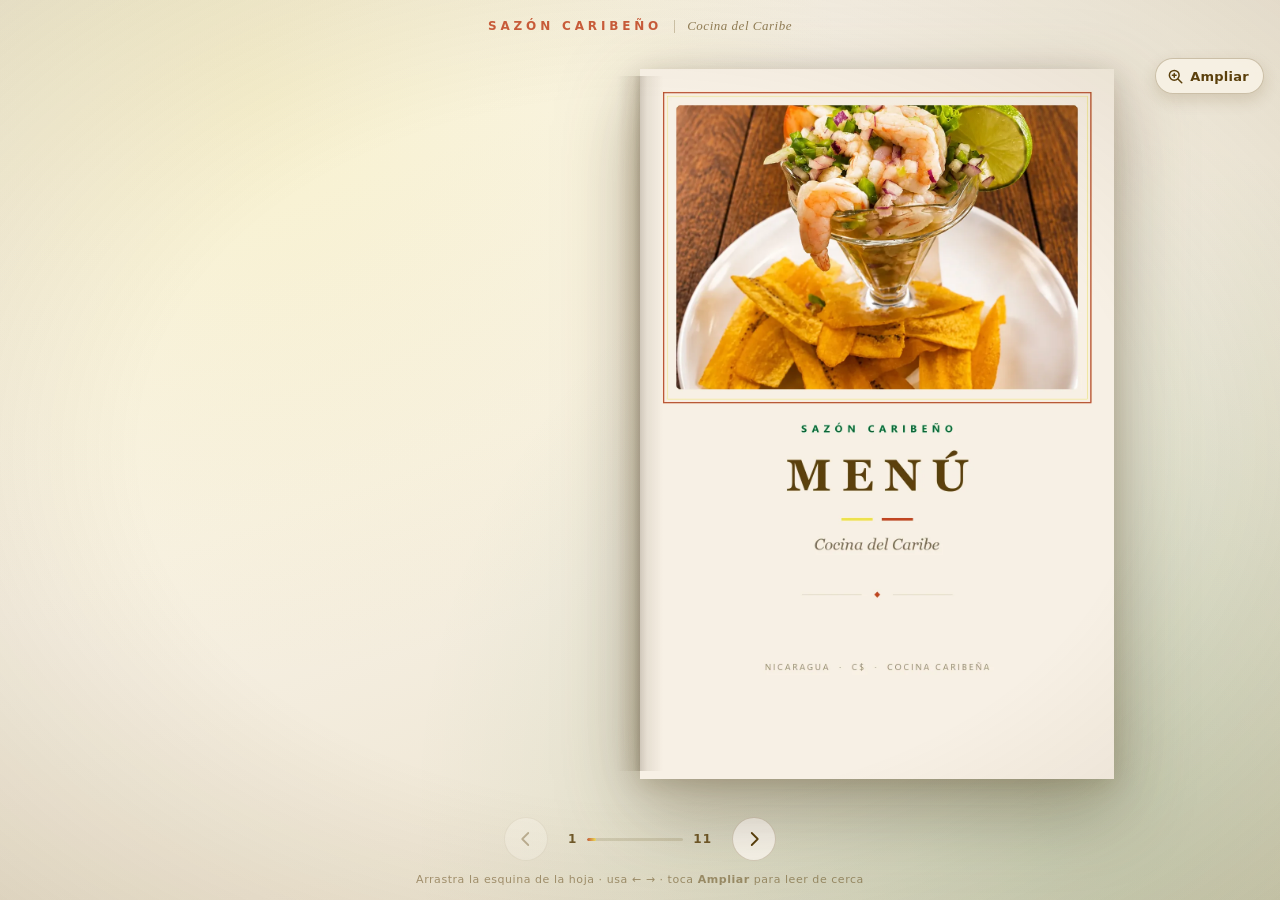
==== commit 6051de1f: "Agrega zoom al menu de clientes y remonta el libro sin perder paginas Visor a pantalla completa sobr" ====
--- a/app/Templates/carta/index.html
+++ b/app/Templates/carta/index.html
@@ -6,6 +6,7 @@
   <meta name="theme-color" content="#5b400c">
   <meta name="description" content="Carta digital de Sazón Caribeño: mariscos frescos y recetas tradicionales en Diriamba.">
   <title>Sazón Caribeño — Menú</title>
+  <link rel="icon" href="data:image/svg+xml,%3Csvg xmlns='http://www.w3.org/2000/svg' viewBox='0 0 32 32'%3E%3Crect width='32' height='32' rx='8' fill='%235b400c'/%3E%3Cpath d='M6 20c3-3 5 3 8 0s5 3 8 0 4 2 4 2' fill='none' stroke='%23F1E246' stroke-width='2.4' stroke-linecap='round'/%3E%3C/svg%3E">
   <link rel="preload" as="image" href="paginas/01.webp">
   <link rel="stylesheet" href="css/estilo.css">
 </head>
@@ -18,6 +19,15 @@
   </header>
 
   <main class="escena">
+    <button id="btn-zoom" class="btn-zoom" type="button" aria-label="Ampliar la página para leer mejor" title="Ampliar la página" disabled>
+      <svg viewBox="0 0 24 24" aria-hidden="true">
+        <circle cx="11" cy="11" r="6.5" />
+        <path d="M16 16 L21 21" />
+        <path d="M11 8.5 V13.5 M8.5 11 H13.5" />
+      </svg>
+      <span>Ampliar</span>
+    </button>
+
     <div class="libro-marco">
       <div id="libro" class="libro" data-paginas="11" aria-label="Menú digital, libro de páginas"></div>
     </div>
@@ -44,7 +54,27 @@
     </button>
   </footer>
 
-  <p class="pista">Arrastra la esquina de la hoja · o usa las flechas ← →</p>
+  <p class="pista">Arrastra la esquina de la hoja · usa ← → · toca <b>Ampliar</b> para leer de cerca</p>
+
+  <div id="visor" class="visor" hidden aria-hidden="true" role="dialog" aria-modal="true" aria-label="Página ampliada del menú">
+    <div class="visor-barra">
+      <span id="visor-titulo" class="visor-titulo">Página 1</span>
+      <button id="visor-cerrar" class="visor-btn" type="button" aria-label="Cerrar y volver al libro" title="Cerrar (Esc)">✕</button>
+    </div>
+
+    <div id="visor-lienzo" class="visor-lienzo">
+      <img id="visor-img" class="visor-img" alt="" draggable="false">
+    </div>
+
+    <div class="visor-pie">
+      <button id="visor-anterior" class="visor-btn" type="button" aria-label="Página anterior">‹</button>
+      <button id="visor-menos" class="visor-btn" type="button" aria-label="Alejar">−</button>
+      <button id="visor-reset" class="visor-btn visor-btn-texto" type="button" aria-label="Tamaño normal">100%</button>
+      <button id="visor-mas" class="visor-btn" type="button" aria-label="Acercar">+</button>
+      <button id="visor-siguiente" class="visor-btn" type="button" aria-label="Página siguiente">›</button>
+    </div>
+  </div>
+
 
   <script src="vendor/page-flip.browser.js"></script>
   <script src="js/menu-libro.js"></script>
--- a/app/Templates/carta/css/estilo.css
+++ b/app/Templates/carta/css/estilo.css
@@ -5,6 +5,13 @@
   --cafe: #5b400c;
   --crema: #f7f1e4;
   --crema-hondo: #e9dfca;
+  --alto-util: 100vh;
+}
+
+/* En celular 100vh incluye la barra del navegador y recorta la última fila.
+   100dvh usa el alto realmente visible; si el navegador no lo soporta queda vh. */
+@supports (height: 100dvh) {
+  :root { --alto-util: 100dvh; }
 }
 
 * { box-sizing: border-box; }
@@ -21,6 +28,7 @@
   justify-content: space-between;
   gap: 8px;
   padding: 18px 16px 14px;
+  min-height: 100%;
   font-family: "Segoe UI", system-ui, -apple-system, sans-serif;
   color: var(--cafe);
   background:
@@ -28,6 +36,8 @@
     radial-gradient(circle at 85% 90%, rgba(0, 107, 51, 0.14), transparent 50%),
     linear-gradient(160deg, #fbf7ee 0%, var(--crema) 45%, var(--crema-hondo) 100%);
   overflow: hidden;
+  overscroll-behavior: none;
+  -webkit-tap-highlight-color: transparent;
 }
 
 body::after {
@@ -84,9 +94,9 @@
 
 .libro-marco {
   position: relative;
-  width: min(88vw, calc((100vh - 190px) * 4 / 3));
+  width: min(88vw, calc((var(--alto-util) - 190px) * 4 / 3));
   aspect-ratio: 4 / 3;
-  max-height: calc(100vh - 190px);
+  max-height: calc(var(--alto-util) - 190px);
   filter: drop-shadow(0 26px 40px rgba(60, 40, 8, 0.32)) drop-shadow(0 6px 12px rgba(60, 40, 8, 0.18));
 }
 
@@ -269,9 +279,9 @@
 
 @media (max-width: 820px) {
   .libro-marco {
-    width: min(94vw, calc((100vh - 175px) * 2 / 3));
+    width: min(94vw, calc((var(--alto-util) - 175px) * 2 / 3));
     aspect-ratio: 2 / 3;
-    max-height: calc(100vh - 175px);
+    max-height: calc(var(--alto-util) - 175px);
   }
 
   .libro-marco::after { display: none; }
@@ -282,3 +292,150 @@
 
   .barra { width: 64px; }
 }
+
+/* ---------- ampliar página ---------- */
+
+.btn-zoom {
+  position: fixed;
+  top: 58px;
+  right: 16px;
+  z-index: 20;
+  display: inline-flex;
+  align-items: center;
+  gap: 6px;
+  padding: 8px 14px 8px 10px;
+  border: 1px solid rgba(91, 64, 12, 0.28);
+  border-radius: 999px;
+  background: rgba(247, 241, 228, 0.94);
+  color: var(--cafe);
+  font: inherit;
+  font-size: 13px;
+  font-weight: 700;
+  letter-spacing: 0.02em;
+  cursor: pointer;
+  backdrop-filter: blur(6px);
+  box-shadow: 0 6px 16px rgba(91, 64, 12, 0.16);
+  transition: transform 0.15s ease, box-shadow 0.15s ease, opacity 0.2s ease;
+}
+
+.btn-zoom:hover:not(:disabled) { transform: translateY(-1px); box-shadow: 0 9px 20px rgba(91, 64, 12, 0.22); }
+.btn-zoom:active:not(:disabled) { transform: translateY(0); }
+.btn-zoom:disabled { opacity: 0.45; cursor: default; }
+.btn-zoom:focus-visible { outline: 2px solid var(--verde); outline-offset: 2px; }
+
+.btn-zoom svg {
+  width: 18px;
+  height: 18px;
+  fill: none;
+  stroke: currentColor;
+  stroke-width: 2;
+  stroke-linecap: round;
+}
+
+.visor {
+  position: fixed;
+  inset: 0;
+  z-index: 50;
+  display: flex;
+  flex-direction: column;
+  background:
+    radial-gradient(ellipse at 50% 0%, rgba(197, 67, 32, 0.18), transparent 55%),
+    rgba(28, 19, 4, 0.94);
+}
+
+.visor[hidden] { display: none; }
+
+.visor-barra {
+  display: flex;
+  align-items: center;
+  justify-content: space-between;
+  gap: 12px;
+  padding: 10px 14px;
+  color: var(--crema);
+}
+
+.visor-titulo {
+  font-size: 14px;
+  font-weight: 700;
+  letter-spacing: 0.04em;
+  text-transform: uppercase;
+  opacity: 0.85;
+}
+
+.visor-lienzo {
+  flex: 1;
+  min-height: 0;
+  display: flex;
+  align-items: center;
+  justify-content: center;
+  overflow: hidden;
+  touch-action: none;
+  cursor: grab;
+}
+
+.visor-lienzo.arrastrando { cursor: grabbing; }
+
+.visor-img {
+  max-width: 100%;
+  max-height: 100%;
+  width: auto;
+  height: auto;
+  user-select: none;
+  -webkit-user-select: none;
+  -webkit-user-drag: none;
+  transform-origin: center center;
+  will-change: transform;
+  box-shadow: 0 18px 40px rgba(0, 0, 0, 0.45);
+}
+
+.visor-pie {
+  display: flex;
+  align-items: center;
+  justify-content: center;
+  gap: 10px;
+  padding: 12px 14px calc(14px + env(safe-area-inset-bottom, 0px));
+}
+
+.visor-btn {
+  display: inline-flex;
+  align-items: center;
+  justify-content: center;
+  min-width: 44px;
+  height: 44px;
+  padding: 0 12px;
+  border: 1px solid rgba(247, 241, 228, 0.28);
+  border-radius: 999px;
+  background: rgba(247, 241, 228, 0.1);
+  color: var(--crema);
+  font: inherit;
+  font-size: 20px;
+  font-weight: 700;
+  line-height: 1;
+  cursor: pointer;
+  transition: background 0.15s ease, transform 0.15s ease;
+}
+
+.visor-btn:hover { background: rgba(247, 241, 228, 0.2); }
+.visor-btn:active { transform: scale(0.96); }
+.visor-btn:focus-visible { outline: 2px solid var(--amarillo); outline-offset: 2px; }
+.visor-btn:disabled { opacity: 0.35; cursor: default; }
+
+.visor-btn-texto { font-size: 13px; letter-spacing: 0.03em; }
+
+#visor-cerrar {
+  font-size: 17px;
+  min-width: 44px;
+}
+
+body.con-visor { overflow: hidden; }
+
+@media (max-width: 820px) {
+  .btn-zoom {
+    top: 50px;
+    right: 12px;
+    padding: 7px 12px 7px 9px;
+  }
+
+  .visor-barra { padding-top: calc(10px + env(safe-area-inset-top, 0px)); }
+  .visor-img { box-shadow: none; }
+}
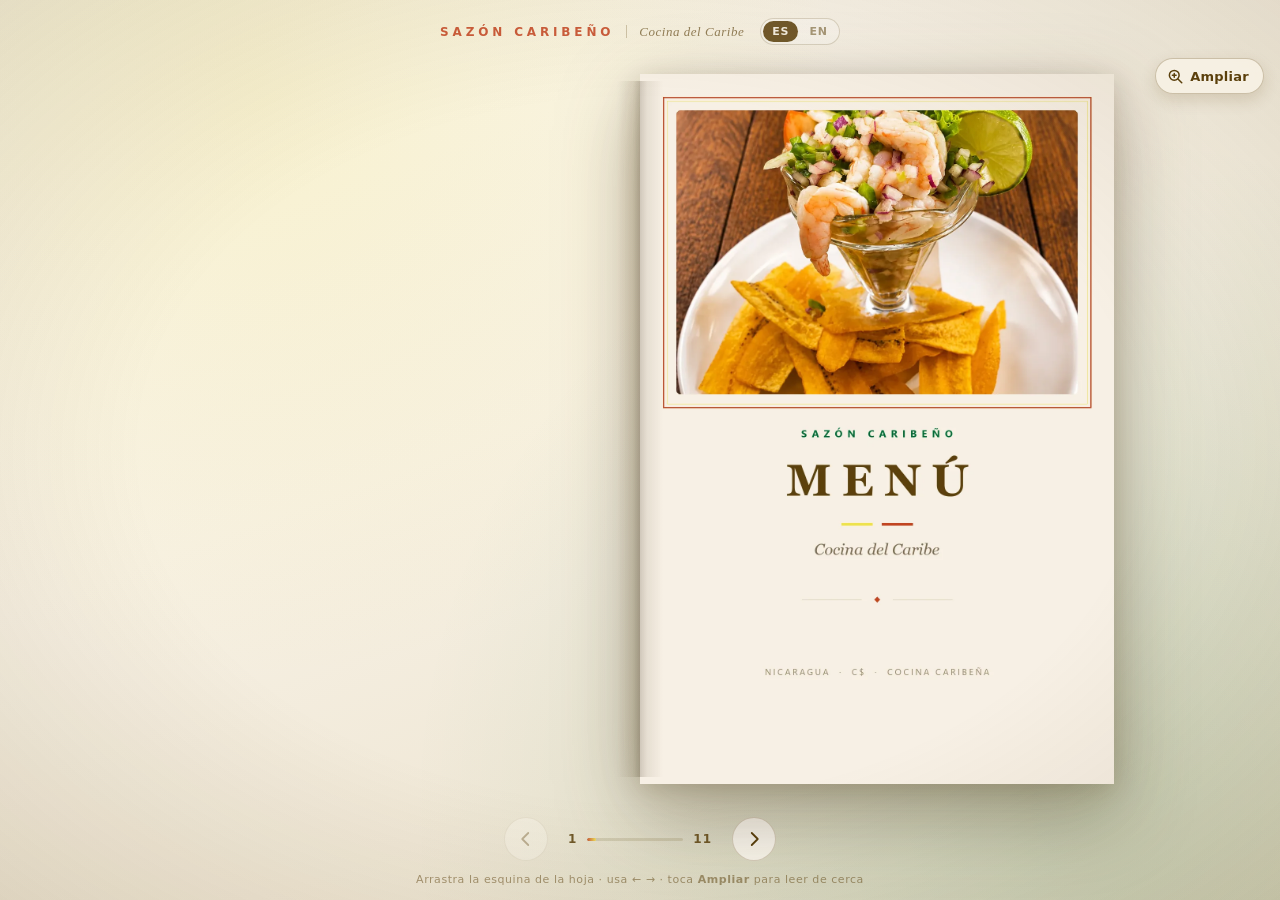
==== commit 28bb7aac: "Agrega la carta digital en ingles con selector ES/EN Nueva coleccion de paginas en app/Templates/car" ====
--- a/app/Templates/carta/index.html
+++ b/app/Templates/carta/index.html
@@ -15,7 +15,11 @@
   <header class="cabecera">
     <span class="marca">SAZÓN CARIBEÑO</span>
     <span class="separador"></span>
-    <span class="lema">Cocina del Caribe</span>
+    <span id="lema" class="lema">Cocina del Caribe</span>
+    <div class="idiomas" role="group" aria-label="Idioma de la carta">
+      <button id="btn-idioma-es" class="idioma-btn" type="button" lang="es" aria-pressed="true" title="Ver la carta en español">ES</button>
+      <button id="btn-idioma-en" class="idioma-btn" type="button" lang="en" aria-pressed="false" title="View the menu in English">EN</button>
+    </div>
   </header>
 
   <main class="escena">
@@ -25,7 +29,7 @@
         <path d="M16 16 L21 21" />
         <path d="M11 8.5 V13.5 M8.5 11 H13.5" />
       </svg>
-      <span>Ampliar</span>
+      <span id="btn-zoom-texto">Ampliar</span>
     </button>
 
     <div class="libro-marco">
@@ -54,7 +58,7 @@
     </button>
   </footer>
 
-  <p class="pista">Arrastra la esquina de la hoja · usa ← → · toca <b>Ampliar</b> para leer de cerca</p>
+  <p id="pista" class="pista">Arrastra la esquina de la hoja · usa ← → · toca <b>Ampliar</b> para leer de cerca</p>
 
   <div id="visor" class="visor" hidden aria-hidden="true" role="dialog" aria-modal="true" aria-label="Página ampliada del menú">
     <div class="visor-barra">
--- a/app/Templates/carta/css/estilo.css
+++ b/app/Templates/carta/css/estilo.css
@@ -78,6 +78,46 @@
   letter-spacing: 0.04em;
   color: var(--cafe);
   opacity: 0.75;
+}
+
+.idiomas {
+  display: inline-flex;
+  align-items: center;
+  gap: 2px;
+  margin-left: 4px;
+  padding: 2px;
+  border: 1px solid rgba(91, 64, 12, 0.22);
+  border-radius: 999px;
+  background: rgba(255, 255, 255, 0.4);
+}
+
+.idioma-btn {
+  font: inherit;
+  font-size: 11px;
+  font-weight: 700;
+  letter-spacing: 0.08em;
+  line-height: 1;
+  color: var(--cafe);
+  background: transparent;
+  border: 0;
+  border-radius: 999px;
+  padding: 5px 9px;
+  cursor: pointer;
+  opacity: 0.6;
+  transition: background-color 0.15s ease, opacity 0.15s ease;
+}
+
+.idioma-btn:hover { opacity: 0.85; }
+
+.idioma-btn[aria-pressed="true"] {
+  background: var(--cafe);
+  color: var(--crema);
+  opacity: 1;
+}
+
+.idioma-btn:focus-visible {
+  outline: 2px solid var(--camaron);
+  outline-offset: 2px;
 }
 
 /* ---------- escena y libro ---------- */
@@ -282,6 +322,10 @@
     width: min(94vw, calc((var(--alto-util) - 175px) * 2 / 3));
     aspect-ratio: 2 / 3;
     max-height: calc(var(--alto-util) - 175px);
+    /* En movil se usa box-shadow en vez de filter: drop-shadow: mismo dibujo,
+       pero el navegador deja de rasterizar el libro completo en cada frame. */
+    filter: none;
+    box-shadow: 0 26px 40px rgba(60, 40, 8, 0.32), 0 6px 12px rgba(60, 40, 8, 0.18);
   }
 
   .libro-marco::after { display: none; }
@@ -289,6 +333,8 @@
   .pista { display: none; }
 
   .cabecera .lema, .cabecera .separador { display: none; }
+
+  .cabecera .idiomas { margin-left: 0; }
 
   .barra { width: 64px; }
 }
@@ -434,6 +480,9 @@
     top: 50px;
     right: 12px;
     padding: 7px 12px 7px 9px;
+    background: var(--crema);
+    -webkit-backdrop-filter: none;
+    backdrop-filter: none;
   }
 
   .visor-barra { padding-top: calc(10px + env(safe-area-inset-top, 0px)); }
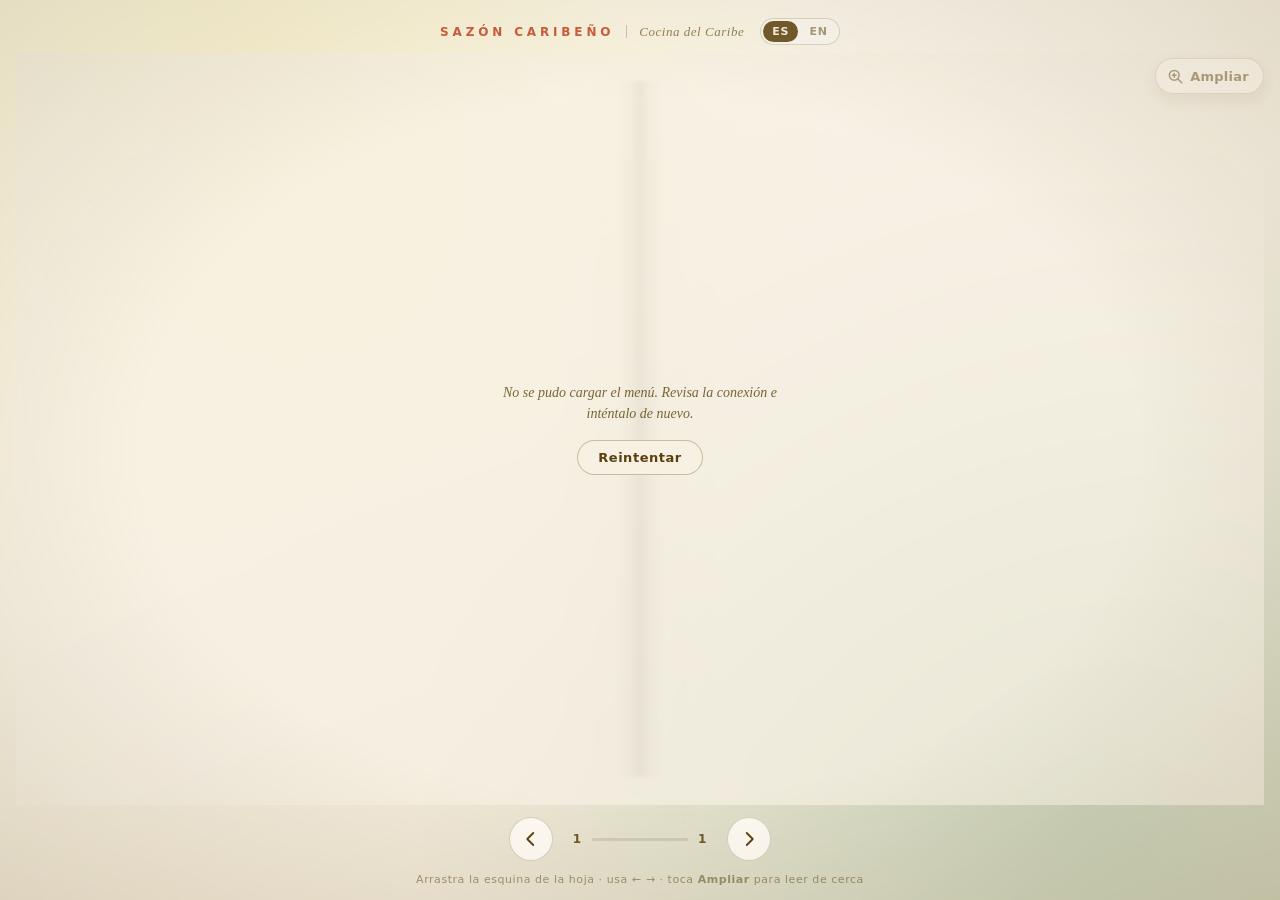
==== commit 17c29263: "Carta Digital dinamica conectada al menu y version en ingles" ====
--- a/app/Templates/carta/index.html
+++ b/app/Templates/carta/index.html
@@ -7,7 +7,6 @@
   <meta name="description" content="Carta digital de Sazón Caribeño: mariscos frescos y recetas tradicionales en Diriamba.">
   <title>Sazón Caribeño — Menú</title>
   <link rel="icon" href="data:image/svg+xml,%3Csvg xmlns='http://www.w3.org/2000/svg' viewBox='0 0 32 32'%3E%3Crect width='32' height='32' rx='8' fill='%235b400c'/%3E%3Cpath d='M6 20c3-3 5 3 8 0s5 3 8 0 4 2 4 2' fill='none' stroke='%23F1E246' stroke-width='2.4' stroke-linecap='round'/%3E%3C/svg%3E">
-  <link rel="preload" as="image" href="paginas/01.webp">
   <link rel="stylesheet" href="css/estilo.css">
 </head>
 <body>
@@ -33,7 +32,7 @@
     </button>
 
     <div class="libro-marco">
-      <div id="libro" class="libro" data-paginas="11" aria-label="Menú digital, libro de páginas"></div>
+      <div id="libro" class="libro" aria-label="Menú digital, libro de páginas"></div>
     </div>
 
     <div id="cargando" class="cargando">
@@ -67,8 +66,10 @@
     </div>
 
     <div id="visor-lienzo" class="visor-lienzo">
-      <img id="visor-img" class="visor-img" alt="" draggable="false">
+      <div id="visor-hoja" class="visor-hoja" aria-hidden="true"></div>
     </div>
+
+    <p id="visor-pista" class="visor-pista">Pellizca o toca dos veces para acercar · arrastra para mover</p>
 
     <div class="visor-pie">
       <button id="visor-anterior" class="visor-btn" type="button" aria-label="Página anterior">‹</button>
--- a/app/Templates/carta/css/estilo.css
+++ b/app/Templates/carta/css/estilo.css
@@ -178,17 +178,465 @@
 }
 
 .page img {
+  display: block;
+  user-select: none;
+  -webkit-user-drag: none;
+  -webkit-user-select: none;
+}
+
+.page--tapa {
+  box-shadow: none;
+}
+
+/* ---------- hojas (contenido dibujado con los datos reales) ---------- */
+
+/* Cada hoja se dibuja en un lienzo de 1200 x 1800 (el doble de la pagina
+   visible de 600 x 900) y se escala con --s. Asi el diseno es identico en
+   cualquier tamano de pantalla sin recortar ni reflow del texto. */
+.hoja {
+  --s: 1;
+  --sans: "Segoe UI", system-ui, -apple-system, "Helvetica Neue", Arial, sans-serif;
+  --serif: Georgia, "Times New Roman", "Songti SC", "Noto Serif", serif;
+  --crema-alt: #f1e9d8;
+  --gris: #7c6c52;
+  position: relative;
+  width: 1200px;
+  height: 1800px;
+  flex: 0 0 auto;
+  display: flex;
+  flex-direction: column;
+  overflow: hidden;
+  transform: scale(var(--s));
+  transform-origin: 0 0;
+  background: var(--crema);
+  color: var(--cafe);
+  font-family: var(--sans);
+}
+
+.medidor {
+  position: absolute;
+  top: 0;
+  left: -30000px;
+  width: 1200px;
+  visibility: hidden;
+  pointer-events: none;
+  overflow: visible;
+}
+
+/* cabecera de seccion */
+.h-cab {
+  flex: 0 0 auto;
+  padding: 86px 92px 0;
+}
+
+.h-marca {
+  font-size: 18px;
+  font-weight: 700;
+  letter-spacing: 6px;
+  color: var(--camaron);
+}
+
+.h-titulo {
+  margin: 12px 0 0;
+  font-family: var(--serif);
+  font-size: 66px;
+  font-weight: 700;
+  line-height: 1;
+  color: var(--cafe);
+}
+
+.h-regla {
+  display: flex;
+  margin-top: 18px;
+}
+
+.h-regla i {
+  display: block;
+  height: 6px;
+}
+
+.h-regla i:first-child {
+  width: 78px;
+  background: var(--amarillo);
+}
+
+.h-regla i:last-child {
+  width: 90px;
+  background: var(--camaron);
+}
+
+.h-sub {
+  margin-top: 14px;
+  font-family: var(--serif);
+  font-style: italic;
+  font-size: 26px;
+  color: var(--gris);
+}
+
+.h-subtitulo {
+  margin: 10px 0 26px;
+  padding-top: 22px;
+  border-top: 2px solid #e0d4be;
+  font-family: var(--serif);
+  font-size: 44px;
+  font-weight: 700;
+  line-height: 1;
+  color: var(--verde);
+}
+
+.h-cuerpo {
+  flex: 1 1 auto;
+  min-height: 0;
+  padding: 30px 92px 0;
+  overflow: hidden;
+}
+
+.h-pie {
+  flex: 0 0 auto;
+  padding: 0 92px 74px;
+}
+
+.h-pie::before {
+  content: "";
+  display: block;
+  border-top: 2px solid #ded2bc;
+  margin-bottom: 22px;
+}
+
+.h-pie-fila {
+  display: flex;
+  align-items: baseline;
+  justify-content: space-between;
+}
+
+.h-pie-marca {
+  font-size: 19px;
+  font-weight: 700;
+  letter-spacing: 5px;
+  color: var(--verde);
+}
+
+.h-pie-num {
+  font-family: var(--serif);
+  font-style: italic;
+  font-size: 26px;
+  line-height: 1;
+  color: var(--cafe);
+}
+
+/* fila con foto (platos) */
+.h-fila {
+  position: relative;
+  display: flex;
+  align-items: flex-start;
+  gap: 34px;
+  padding-bottom: 22px;
+  margin-bottom: 22px;
+  border-bottom: 1px dotted #d6c9b2;
+}
+
+.h-foto {
+  position: relative;
+  flex: 0 0 auto;
+  width: 182px;
+  height: 140px;
+  border-radius: 14px;
+  overflow: hidden;
+  background: var(--crema-alt);
+  display: grid;
+  place-items: center;
+}
+
+.h-foto img {
   width: 100%;
   height: 100%;
   object-fit: cover;
+  opacity: 0;
+  transition: opacity 0.25s ease;
+}
+
+.h-foto.con-foto img { opacity: 1; }
+
+.h-inicial {
+  font-family: var(--serif);
+  font-size: 60px;
+  font-weight: 700;
+  color: #cdbea2;
+  line-height: 1;
+}
+
+.h-foto.con-foto .h-inicial { visibility: hidden; }
+
+.h-texto {
+  flex: 1 1 auto;
+  min-width: 0;
+  padding-right: 178px;
+}
+
+.h-nombre {
+  font-size: 31px;
+  font-weight: 700;
+  line-height: 1.16;
+  color: var(--cafe);
+}
+
+.h-desc {
+  display: -webkit-box;
+  -webkit-line-clamp: 2;
+  -webkit-box-orient: vertical;
+  overflow: hidden;
+  margin-top: 6px;
+  font-size: 22px;
+  font-weight: 300;
+  line-height: 1.25;
+  color: var(--gris);
+}
+
+.h-precio {
+  position: absolute;
+  top: 4px;
+  right: 0;
+  width: 150px;
+  text-align: right;
+  font-family: var(--serif);
+  font-size: 30px;
+  font-weight: 700;
+  color: var(--camaron);
+  white-space: nowrap;
+}
+
+/* lista compacta (acompanamientos y categorias sin fotos) */
+.h-lista {
+  display: grid;
+  grid-template-columns: 1fr 1fr;
+  column-gap: 60px;
+  align-content: start;
+}
+
+.h-lista.una { grid-template-columns: 1fr; }
+
+.h-item {
+  display: flex;
+  align-items: baseline;
+  gap: 0;
+  height: 64px;
+  min-width: 0;
+}
+
+.h-item-nombre {
+  flex: 0 1 auto;
+  min-width: 0;
+  overflow: hidden;
+  text-overflow: ellipsis;
+  white-space: nowrap;
+  font-size: 26px;
+  color: var(--cafe);
+}
+
+.h-item-puntos {
+  flex: 1 1 auto;
+  align-self: flex-end;
+  height: 0;
+  margin: 0 12px 8px;
+  border-bottom: 1px dotted #d6c9b2;
+}
+
+.h-item-precio {
+  flex: 0 0 auto;
+  font-family: var(--serif);
+  font-size: 26px;
+  font-weight: 700;
+  color: var(--camaron);
+  white-space: nowrap;
+}
+
+/* portada */
+.hoja--portada {
+  align-items: center;
+  text-align: center;
+}
+
+.p-marco {
+  position: relative;
+  flex: 0 0 auto;
+  width: 1016px;
+  height: 720px;
+  margin-top: 126px;
+  padding: 10px;
+  border: 3px solid var(--camaron);
+}
+
+.p-marco::after {
+  content: "";
+  position: absolute;
+  inset: -11px;
+  border: 1px solid var(--amarillo);
+  pointer-events: none;
+}
+
+.p-foto {
+  width: 100%;
+  height: 100%;
+  border-radius: 8px;
+  overflow: hidden;
+  background: var(--crema-alt);
+  display: grid;
+  place-items: center;
+}
+
+.p-foto img {
+  width: 100%;
+  height: 100%;
+  object-fit: cover;
+  opacity: 0;
+  transition: opacity 0.25s ease;
+}
+
+.p-foto.con-foto img { opacity: 1; }
+.p-foto.con-foto .h-inicial { visibility: hidden; }
+
+.p-marca {
+  margin-top: 74px;
+  font-size: 26px;
+  font-weight: 700;
+  letter-spacing: 12px;
+  text-indent: 12px;
+  color: var(--verde);
+}
+
+.p-men {
+  margin-top: 26px;
+  font-family: var(--serif);
+  font-size: 112px;
+  font-weight: 700;
+  line-height: 1;
+  letter-spacing: 26px;
+  text-indent: 26px;
+  color: var(--cafe);
+}
+
+.p-regla {
+  display: flex;
+  gap: 24px;
+  margin-top: 34px;
+}
+
+.p-regla i {
   display: block;
-  user-select: none;
-  -webkit-user-drag: none;
+  width: 78px;
+  height: 6px;
+}
+
+.p-regla i:first-child { background: var(--amarillo); }
+.p-regla i:last-child { background: var(--camaron); }
+
+.p-lema {
+  margin-top: 30px;
+  font-family: var(--serif);
+  font-style: italic;
+  font-size: 40px;
+  color: var(--gris);
+}
+
+.p-adorno {
+  display: flex;
+  align-items: center;
+  gap: 40px;
+  margin-top: 56px;
+}
+
+.p-adorno i {
+  display: block;
+  width: 150px;
+  height: 1px;
+  background: #cec0a6;
+}
+
+.p-adorno b {
+  display: block;
+  width: 14px;
+  height: 14px;
+  background: var(--camaron);
+  transform: rotate(45deg);
+}
+
+.p-pie {
+  margin-top: auto;
+  padding-bottom: 158px;
+  font-size: 22px;
+  letter-spacing: 5px;
+  color: #968466;
+}
+
+/* contraportada */
+.hoja--contra {
+  align-items: center;
+  justify-content: center;
+  text-align: center;
+  background-color: var(--cafe);
+  color: var(--crema);
+}
+
+.hoja--contra.con-foto-fondo {
+  background-size: cover;
+  background-position: center;
+}
+
+.c-marco {
+  position: absolute;
+  inset: 72px;
+  border: 2px solid #c9b28c;
   pointer-events: none;
 }
 
-.page--tapa {
-  box-shadow: none;
+.c-marca {
+  font-size: 24px;
+  font-weight: 700;
+  letter-spacing: 14px;
+  text-indent: 14px;
+  color: var(--amarillo);
+}
+
+.c-gracias {
+  margin-top: 86px;
+  font-family: var(--serif);
+  font-style: italic;
+  font-size: 76px;
+  line-height: 1.16;
+  color: var(--crema);
+}
+
+.c-regla {
+  display: flex;
+  gap: 24px;
+  margin-top: 64px;
+}
+
+.c-regla i {
+  display: block;
+  width: 78px;
+  height: 5px;
+}
+
+.c-regla i:first-child { background: var(--amarillo); }
+.c-regla i:last-child { background: var(--camaron); }
+
+.c-lema {
+  margin-top: 50px;
+  font-family: var(--serif);
+  font-style: italic;
+  font-size: 34px;
+  color: #d6c6aa;
+}
+
+.c-pie {
+  position: absolute;
+  left: 92px;
+  right: 92px;
+  bottom: 92px;
+  font-size: 20px;
+  letter-spacing: 4px;
+  color: #bcaa8c;
 }
 
 /* ---------- controles ---------- */
@@ -304,6 +752,43 @@
   opacity: 0.7;
 }
 
+.cargando-error {
+  display: flex;
+  flex-direction: column;
+  align-items: center;
+  gap: 16px;
+  max-width: 320px;
+  padding: 0 20px;
+  text-align: center;
+}
+
+.cargando-error p {
+  line-height: 1.45;
+  opacity: 0.8;
+}
+
+.cargando-reintentar {
+  font: inherit;
+  font-size: 13px;
+  font-weight: 700;
+  letter-spacing: 0.04em;
+  padding: 9px 20px;
+  border: 1px solid rgba(91, 64, 12, 0.3);
+  border-radius: 999px;
+  background: var(--crema);
+  color: var(--cafe);
+  cursor: pointer;
+  transition: background 0.15s ease, color 0.15s ease;
+}
+
+.cargando-reintentar:hover {
+  background: var(--camaron);
+  border-color: var(--camaron);
+  color: #fff;
+}
+
+.cargando-reintentar:disabled { opacity: 0.5; cursor: default; }
+
 .spinner {
   width: 30px;
   height: 30px;
@@ -318,10 +803,18 @@
 /* ---------- móvil ---------- */
 
 @media (max-width: 820px) {
+  /* En celular el boton Ampliar va en el flujo, junto al libro: en iOS el
+     posicionamiento fijo se vuelve fragil y el boton puede quedar fuera de
+     la pantalla. Aqui se ve siempre, igual que las flechas del pie. */
+  .escena {
+    flex-direction: column;
+    gap: 8px;
+  }
+
   .libro-marco {
-    width: min(94vw, calc((var(--alto-util) - 175px) * 2 / 3));
+    width: min(94vw, calc((var(--alto-util) - 218px) * 2 / 3));
     aspect-ratio: 2 / 3;
-    max-height: calc(var(--alto-util) - 175px);
+    max-height: calc(var(--alto-util) - 218px);
     /* En movil se usa box-shadow en vez de filter: drop-shadow: mismo dibujo,
        pero el navegador deja de rasterizar el libro completo en cada frame. */
     filter: none;
@@ -387,6 +880,12 @@
   background:
     radial-gradient(ellipse at 50% 0%, rgba(197, 67, 32, 0.18), transparent 55%),
     rgba(28, 19, 4, 0.94);
+  touch-action: none;
+  overscroll-behavior: contain;
+  -webkit-user-select: none;
+  user-select: none;
+  -webkit-touch-callout: none;
+  -webkit-tap-highlight-color: transparent;
 }
 
 .visor[hidden] { display: none; }
@@ -409,6 +908,7 @@
 }
 
 .visor-lienzo {
+  position: relative;
   flex: 1;
   min-height: 0;
   display: flex;
@@ -416,22 +916,39 @@
   justify-content: center;
   overflow: hidden;
   touch-action: none;
+  overscroll-behavior: contain;
+  -webkit-user-select: none;
+  user-select: none;
+  -webkit-touch-callout: none;
+  -webkit-tap-highlight-color: transparent;
   cursor: grab;
 }
 
 .visor-lienzo.arrastrando { cursor: grabbing; }
 
-.visor-img {
-  max-width: 100%;
-  max-height: 100%;
-  width: auto;
-  height: auto;
+.visor-hoja {
+  position: absolute;
+  inset: 0;
+  margin: auto;
+  width: 600px;
+  height: 900px;
+  pointer-events: none;
   user-select: none;
   -webkit-user-select: none;
-  -webkit-user-drag: none;
   transform-origin: center center;
   will-change: transform;
+  overflow: hidden;
+  background: var(--crema);
   box-shadow: 0 18px 40px rgba(0, 0, 0, 0.45);
+}
+
+.visor-pista {
+  margin: 0;
+  padding: 2px 16px 0;
+  text-align: center;
+  font-size: 12px;
+  letter-spacing: 0.02em;
+  color: rgba(247, 241, 228, 0.62);
 }
 
 .visor-pie {
@@ -477,8 +994,9 @@
 
 @media (max-width: 820px) {
   .btn-zoom {
-    top: 50px;
-    right: 12px;
+    position: static;
+    order: -1;
+    align-self: flex-end;
     padding: 7px 12px 7px 9px;
     background: var(--crema);
     -webkit-backdrop-filter: none;
@@ -486,5 +1004,5 @@
   }
 
   .visor-barra { padding-top: calc(10px + env(safe-area-inset-top, 0px)); }
-  .visor-img { box-shadow: none; }
-}
+  .visor-hoja { box-shadow: none; }
+}
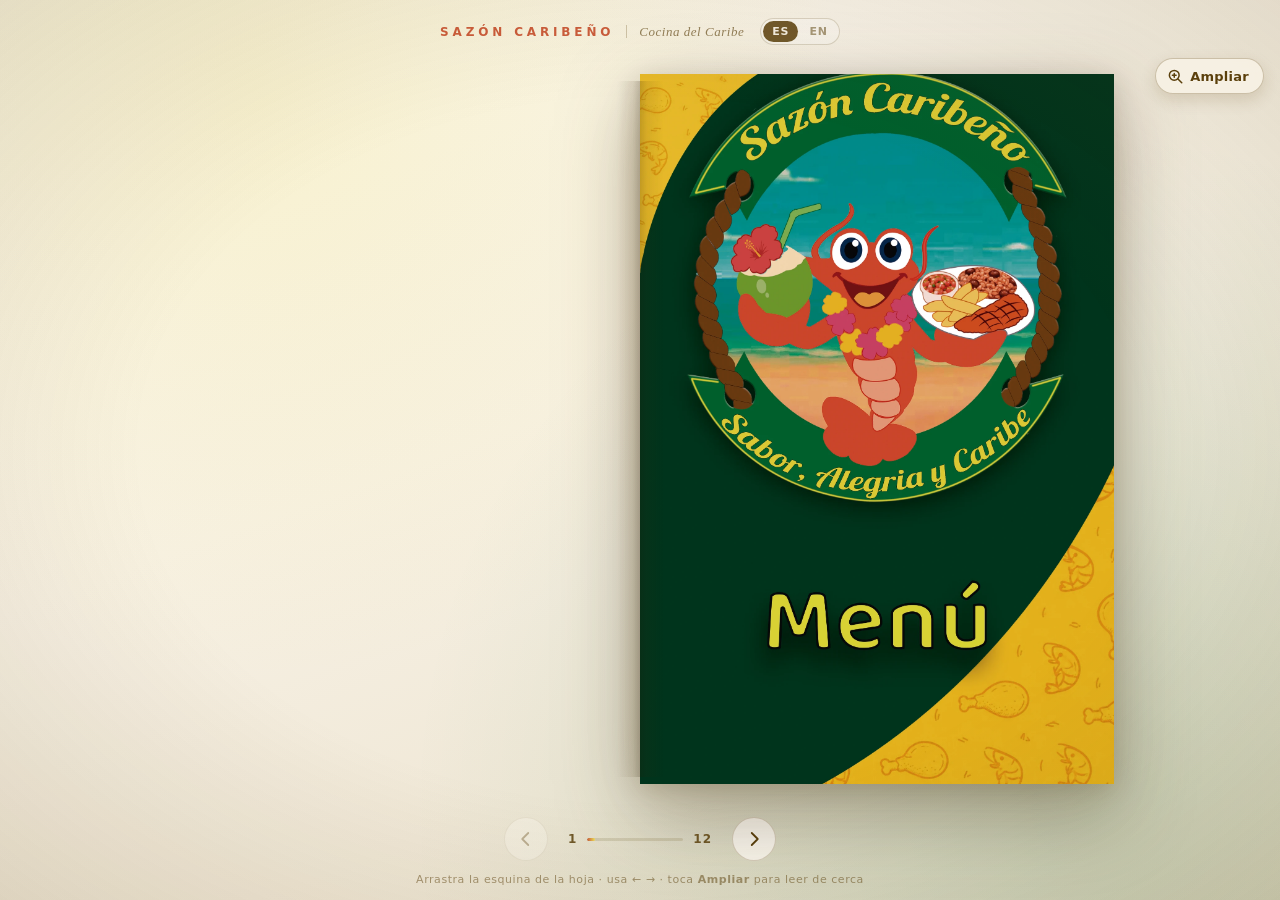
==== commit 07f6cb0a: "feat(carta): integrar diseno oficial completo desde los PDFs del menu (12 paginas HD con libro y zoo" ====
--- a/app/Templates/carta/index.html
+++ b/app/Templates/carta/index.html
@@ -7,6 +7,7 @@
   <meta name="description" content="Carta digital de Sazón Caribeño: mariscos frescos y recetas tradicionales en Diriamba.">
   <title>Sazón Caribeño — Menú</title>
   <link rel="icon" href="data:image/svg+xml,%3Csvg xmlns='http://www.w3.org/2000/svg' viewBox='0 0 32 32'%3E%3Crect width='32' height='32' rx='8' fill='%235b400c'/%3E%3Cpath d='M6 20c3-3 5 3 8 0s5 3 8 0 4 2 4 2' fill='none' stroke='%23F1E246' stroke-width='2.4' stroke-linecap='round'/%3E%3C/svg%3E">
+  <link rel="preload" as="image" href="paginas/01.webp">
   <link rel="stylesheet" href="css/estilo.css">
 </head>
 <body>
@@ -32,7 +33,7 @@
     </button>
 
     <div class="libro-marco">
-      <div id="libro" class="libro" aria-label="Menú digital, libro de páginas"></div>
+      <div id="libro" class="libro" data-paginas="12" aria-label="Menú digital, libro de páginas"></div>
     </div>
 
     <div id="cargando" class="cargando">
@@ -66,10 +67,8 @@
     </div>
 
     <div id="visor-lienzo" class="visor-lienzo">
-      <div id="visor-hoja" class="visor-hoja" aria-hidden="true"></div>
+      <img id="visor-img" class="visor-img" alt="" draggable="false">
     </div>
-
-    <p id="visor-pista" class="visor-pista">Pellizca o toca dos veces para acercar · arrastra para mover</p>
 
     <div class="visor-pie">
       <button id="visor-anterior" class="visor-btn" type="button" aria-label="Página anterior">‹</button>
--- a/app/Templates/carta/css/estilo.css
+++ b/app/Templates/carta/css/estilo.css
@@ -178,465 +178,17 @@
 }
 
 .page img {
+  width: 100%;
+  height: 100%;
+  object-fit: cover;
   display: block;
   user-select: none;
   -webkit-user-drag: none;
-  -webkit-user-select: none;
+  pointer-events: none;
 }
 
 .page--tapa {
   box-shadow: none;
-}
-
-/* ---------- hojas (contenido dibujado con los datos reales) ---------- */
-
-/* Cada hoja se dibuja en un lienzo de 1200 x 1800 (el doble de la pagina
-   visible de 600 x 900) y se escala con --s. Asi el diseno es identico en
-   cualquier tamano de pantalla sin recortar ni reflow del texto. */
-.hoja {
-  --s: 1;
-  --sans: "Segoe UI", system-ui, -apple-system, "Helvetica Neue", Arial, sans-serif;
-  --serif: Georgia, "Times New Roman", "Songti SC", "Noto Serif", serif;
-  --crema-alt: #f1e9d8;
-  --gris: #7c6c52;
-  position: relative;
-  width: 1200px;
-  height: 1800px;
-  flex: 0 0 auto;
-  display: flex;
-  flex-direction: column;
-  overflow: hidden;
-  transform: scale(var(--s));
-  transform-origin: 0 0;
-  background: var(--crema);
-  color: var(--cafe);
-  font-family: var(--sans);
-}
-
-.medidor {
-  position: absolute;
-  top: 0;
-  left: -30000px;
-  width: 1200px;
-  visibility: hidden;
-  pointer-events: none;
-  overflow: visible;
-}
-
-/* cabecera de seccion */
-.h-cab {
-  flex: 0 0 auto;
-  padding: 86px 92px 0;
-}
-
-.h-marca {
-  font-size: 18px;
-  font-weight: 700;
-  letter-spacing: 6px;
-  color: var(--camaron);
-}
-
-.h-titulo {
-  margin: 12px 0 0;
-  font-family: var(--serif);
-  font-size: 66px;
-  font-weight: 700;
-  line-height: 1;
-  color: var(--cafe);
-}
-
-.h-regla {
-  display: flex;
-  margin-top: 18px;
-}
-
-.h-regla i {
-  display: block;
-  height: 6px;
-}
-
-.h-regla i:first-child {
-  width: 78px;
-  background: var(--amarillo);
-}
-
-.h-regla i:last-child {
-  width: 90px;
-  background: var(--camaron);
-}
-
-.h-sub {
-  margin-top: 14px;
-  font-family: var(--serif);
-  font-style: italic;
-  font-size: 26px;
-  color: var(--gris);
-}
-
-.h-subtitulo {
-  margin: 10px 0 26px;
-  padding-top: 22px;
-  border-top: 2px solid #e0d4be;
-  font-family: var(--serif);
-  font-size: 44px;
-  font-weight: 700;
-  line-height: 1;
-  color: var(--verde);
-}
-
-.h-cuerpo {
-  flex: 1 1 auto;
-  min-height: 0;
-  padding: 30px 92px 0;
-  overflow: hidden;
-}
-
-.h-pie {
-  flex: 0 0 auto;
-  padding: 0 92px 74px;
-}
-
-.h-pie::before {
-  content: "";
-  display: block;
-  border-top: 2px solid #ded2bc;
-  margin-bottom: 22px;
-}
-
-.h-pie-fila {
-  display: flex;
-  align-items: baseline;
-  justify-content: space-between;
-}
-
-.h-pie-marca {
-  font-size: 19px;
-  font-weight: 700;
-  letter-spacing: 5px;
-  color: var(--verde);
-}
-
-.h-pie-num {
-  font-family: var(--serif);
-  font-style: italic;
-  font-size: 26px;
-  line-height: 1;
-  color: var(--cafe);
-}
-
-/* fila con foto (platos) */
-.h-fila {
-  position: relative;
-  display: flex;
-  align-items: flex-start;
-  gap: 34px;
-  padding-bottom: 22px;
-  margin-bottom: 22px;
-  border-bottom: 1px dotted #d6c9b2;
-}
-
-.h-foto {
-  position: relative;
-  flex: 0 0 auto;
-  width: 182px;
-  height: 140px;
-  border-radius: 14px;
-  overflow: hidden;
-  background: var(--crema-alt);
-  display: grid;
-  place-items: center;
-}
-
-.h-foto img {
-  width: 100%;
-  height: 100%;
-  object-fit: cover;
-  opacity: 0;
-  transition: opacity 0.25s ease;
-}
-
-.h-foto.con-foto img { opacity: 1; }
-
-.h-inicial {
-  font-family: var(--serif);
-  font-size: 60px;
-  font-weight: 700;
-  color: #cdbea2;
-  line-height: 1;
-}
-
-.h-foto.con-foto .h-inicial { visibility: hidden; }
-
-.h-texto {
-  flex: 1 1 auto;
-  min-width: 0;
-  padding-right: 178px;
-}
-
-.h-nombre {
-  font-size: 31px;
-  font-weight: 700;
-  line-height: 1.16;
-  color: var(--cafe);
-}
-
-.h-desc {
-  display: -webkit-box;
-  -webkit-line-clamp: 2;
-  -webkit-box-orient: vertical;
-  overflow: hidden;
-  margin-top: 6px;
-  font-size: 22px;
-  font-weight: 300;
-  line-height: 1.25;
-  color: var(--gris);
-}
-
-.h-precio {
-  position: absolute;
-  top: 4px;
-  right: 0;
-  width: 150px;
-  text-align: right;
-  font-family: var(--serif);
-  font-size: 30px;
-  font-weight: 700;
-  color: var(--camaron);
-  white-space: nowrap;
-}
-
-/* lista compacta (acompanamientos y categorias sin fotos) */
-.h-lista {
-  display: grid;
-  grid-template-columns: 1fr 1fr;
-  column-gap: 60px;
-  align-content: start;
-}
-
-.h-lista.una { grid-template-columns: 1fr; }
-
-.h-item {
-  display: flex;
-  align-items: baseline;
-  gap: 0;
-  height: 64px;
-  min-width: 0;
-}
-
-.h-item-nombre {
-  flex: 0 1 auto;
-  min-width: 0;
-  overflow: hidden;
-  text-overflow: ellipsis;
-  white-space: nowrap;
-  font-size: 26px;
-  color: var(--cafe);
-}
-
-.h-item-puntos {
-  flex: 1 1 auto;
-  align-self: flex-end;
-  height: 0;
-  margin: 0 12px 8px;
-  border-bottom: 1px dotted #d6c9b2;
-}
-
-.h-item-precio {
-  flex: 0 0 auto;
-  font-family: var(--serif);
-  font-size: 26px;
-  font-weight: 700;
-  color: var(--camaron);
-  white-space: nowrap;
-}
-
-/* portada */
-.hoja--portada {
-  align-items: center;
-  text-align: center;
-}
-
-.p-marco {
-  position: relative;
-  flex: 0 0 auto;
-  width: 1016px;
-  height: 720px;
-  margin-top: 126px;
-  padding: 10px;
-  border: 3px solid var(--camaron);
-}
-
-.p-marco::after {
-  content: "";
-  position: absolute;
-  inset: -11px;
-  border: 1px solid var(--amarillo);
-  pointer-events: none;
-}
-
-.p-foto {
-  width: 100%;
-  height: 100%;
-  border-radius: 8px;
-  overflow: hidden;
-  background: var(--crema-alt);
-  display: grid;
-  place-items: center;
-}
-
-.p-foto img {
-  width: 100%;
-  height: 100%;
-  object-fit: cover;
-  opacity: 0;
-  transition: opacity 0.25s ease;
-}
-
-.p-foto.con-foto img { opacity: 1; }
-.p-foto.con-foto .h-inicial { visibility: hidden; }
-
-.p-marca {
-  margin-top: 74px;
-  font-size: 26px;
-  font-weight: 700;
-  letter-spacing: 12px;
-  text-indent: 12px;
-  color: var(--verde);
-}
-
-.p-men {
-  margin-top: 26px;
-  font-family: var(--serif);
-  font-size: 112px;
-  font-weight: 700;
-  line-height: 1;
-  letter-spacing: 26px;
-  text-indent: 26px;
-  color: var(--cafe);
-}
-
-.p-regla {
-  display: flex;
-  gap: 24px;
-  margin-top: 34px;
-}
-
-.p-regla i {
-  display: block;
-  width: 78px;
-  height: 6px;
-}
-
-.p-regla i:first-child { background: var(--amarillo); }
-.p-regla i:last-child { background: var(--camaron); }
-
-.p-lema {
-  margin-top: 30px;
-  font-family: var(--serif);
-  font-style: italic;
-  font-size: 40px;
-  color: var(--gris);
-}
-
-.p-adorno {
-  display: flex;
-  align-items: center;
-  gap: 40px;
-  margin-top: 56px;
-}
-
-.p-adorno i {
-  display: block;
-  width: 150px;
-  height: 1px;
-  background: #cec0a6;
-}
-
-.p-adorno b {
-  display: block;
-  width: 14px;
-  height: 14px;
-  background: var(--camaron);
-  transform: rotate(45deg);
-}
-
-.p-pie {
-  margin-top: auto;
-  padding-bottom: 158px;
-  font-size: 22px;
-  letter-spacing: 5px;
-  color: #968466;
-}
-
-/* contraportada */
-.hoja--contra {
-  align-items: center;
-  justify-content: center;
-  text-align: center;
-  background-color: var(--cafe);
-  color: var(--crema);
-}
-
-.hoja--contra.con-foto-fondo {
-  background-size: cover;
-  background-position: center;
-}
-
-.c-marco {
-  position: absolute;
-  inset: 72px;
-  border: 2px solid #c9b28c;
-  pointer-events: none;
-}
-
-.c-marca {
-  font-size: 24px;
-  font-weight: 700;
-  letter-spacing: 14px;
-  text-indent: 14px;
-  color: var(--amarillo);
-}
-
-.c-gracias {
-  margin-top: 86px;
-  font-family: var(--serif);
-  font-style: italic;
-  font-size: 76px;
-  line-height: 1.16;
-  color: var(--crema);
-}
-
-.c-regla {
-  display: flex;
-  gap: 24px;
-  margin-top: 64px;
-}
-
-.c-regla i {
-  display: block;
-  width: 78px;
-  height: 5px;
-}
-
-.c-regla i:first-child { background: var(--amarillo); }
-.c-regla i:last-child { background: var(--camaron); }
-
-.c-lema {
-  margin-top: 50px;
-  font-family: var(--serif);
-  font-style: italic;
-  font-size: 34px;
-  color: #d6c6aa;
-}
-
-.c-pie {
-  position: absolute;
-  left: 92px;
-  right: 92px;
-  bottom: 92px;
-  font-size: 20px;
-  letter-spacing: 4px;
-  color: #bcaa8c;
 }
 
 /* ---------- controles ---------- */
@@ -752,43 +304,6 @@
   opacity: 0.7;
 }
 
-.cargando-error {
-  display: flex;
-  flex-direction: column;
-  align-items: center;
-  gap: 16px;
-  max-width: 320px;
-  padding: 0 20px;
-  text-align: center;
-}
-
-.cargando-error p {
-  line-height: 1.45;
-  opacity: 0.8;
-}
-
-.cargando-reintentar {
-  font: inherit;
-  font-size: 13px;
-  font-weight: 700;
-  letter-spacing: 0.04em;
-  padding: 9px 20px;
-  border: 1px solid rgba(91, 64, 12, 0.3);
-  border-radius: 999px;
-  background: var(--crema);
-  color: var(--cafe);
-  cursor: pointer;
-  transition: background 0.15s ease, color 0.15s ease;
-}
-
-.cargando-reintentar:hover {
-  background: var(--camaron);
-  border-color: var(--camaron);
-  color: #fff;
-}
-
-.cargando-reintentar:disabled { opacity: 0.5; cursor: default; }
-
 .spinner {
   width: 30px;
   height: 30px;
@@ -803,18 +318,10 @@
 /* ---------- móvil ---------- */
 
 @media (max-width: 820px) {
-  /* En celular el boton Ampliar va en el flujo, junto al libro: en iOS el
-     posicionamiento fijo se vuelve fragil y el boton puede quedar fuera de
-     la pantalla. Aqui se ve siempre, igual que las flechas del pie. */
-  .escena {
-    flex-direction: column;
-    gap: 8px;
-  }
-
   .libro-marco {
-    width: min(94vw, calc((var(--alto-util) - 218px) * 2 / 3));
+    width: min(94vw, calc((var(--alto-util) - 175px) * 2 / 3));
     aspect-ratio: 2 / 3;
-    max-height: calc(var(--alto-util) - 218px);
+    max-height: calc(var(--alto-util) - 175px);
     /* En movil se usa box-shadow en vez de filter: drop-shadow: mismo dibujo,
        pero el navegador deja de rasterizar el libro completo en cada frame. */
     filter: none;
@@ -880,12 +387,6 @@
   background:
     radial-gradient(ellipse at 50% 0%, rgba(197, 67, 32, 0.18), transparent 55%),
     rgba(28, 19, 4, 0.94);
-  touch-action: none;
-  overscroll-behavior: contain;
-  -webkit-user-select: none;
-  user-select: none;
-  -webkit-touch-callout: none;
-  -webkit-tap-highlight-color: transparent;
 }
 
 .visor[hidden] { display: none; }
@@ -908,7 +409,6 @@
 }
 
 .visor-lienzo {
-  position: relative;
   flex: 1;
   min-height: 0;
   display: flex;
@@ -916,39 +416,22 @@
   justify-content: center;
   overflow: hidden;
   touch-action: none;
-  overscroll-behavior: contain;
-  -webkit-user-select: none;
-  user-select: none;
-  -webkit-touch-callout: none;
-  -webkit-tap-highlight-color: transparent;
   cursor: grab;
 }
 
 .visor-lienzo.arrastrando { cursor: grabbing; }
 
-.visor-hoja {
-  position: absolute;
-  inset: 0;
-  margin: auto;
-  width: 600px;
-  height: 900px;
-  pointer-events: none;
+.visor-img {
+  max-width: 100%;
+  max-height: 100%;
+  width: auto;
+  height: auto;
   user-select: none;
   -webkit-user-select: none;
+  -webkit-user-drag: none;
   transform-origin: center center;
   will-change: transform;
-  overflow: hidden;
-  background: var(--crema);
   box-shadow: 0 18px 40px rgba(0, 0, 0, 0.45);
-}
-
-.visor-pista {
-  margin: 0;
-  padding: 2px 16px 0;
-  text-align: center;
-  font-size: 12px;
-  letter-spacing: 0.02em;
-  color: rgba(247, 241, 228, 0.62);
 }
 
 .visor-pie {
@@ -994,9 +477,8 @@
 
 @media (max-width: 820px) {
   .btn-zoom {
-    position: static;
-    order: -1;
-    align-self: flex-end;
+    top: 50px;
+    right: 12px;
     padding: 7px 12px 7px 9px;
     background: var(--crema);
     -webkit-backdrop-filter: none;
@@ -1004,5 +486,5 @@
   }
 
   .visor-barra { padding-top: calc(10px + env(safe-area-inset-top, 0px)); }
-  .visor-hoja { box-shadow: none; }
-}
+  .visor-img { box-shadow: none; }
+}
